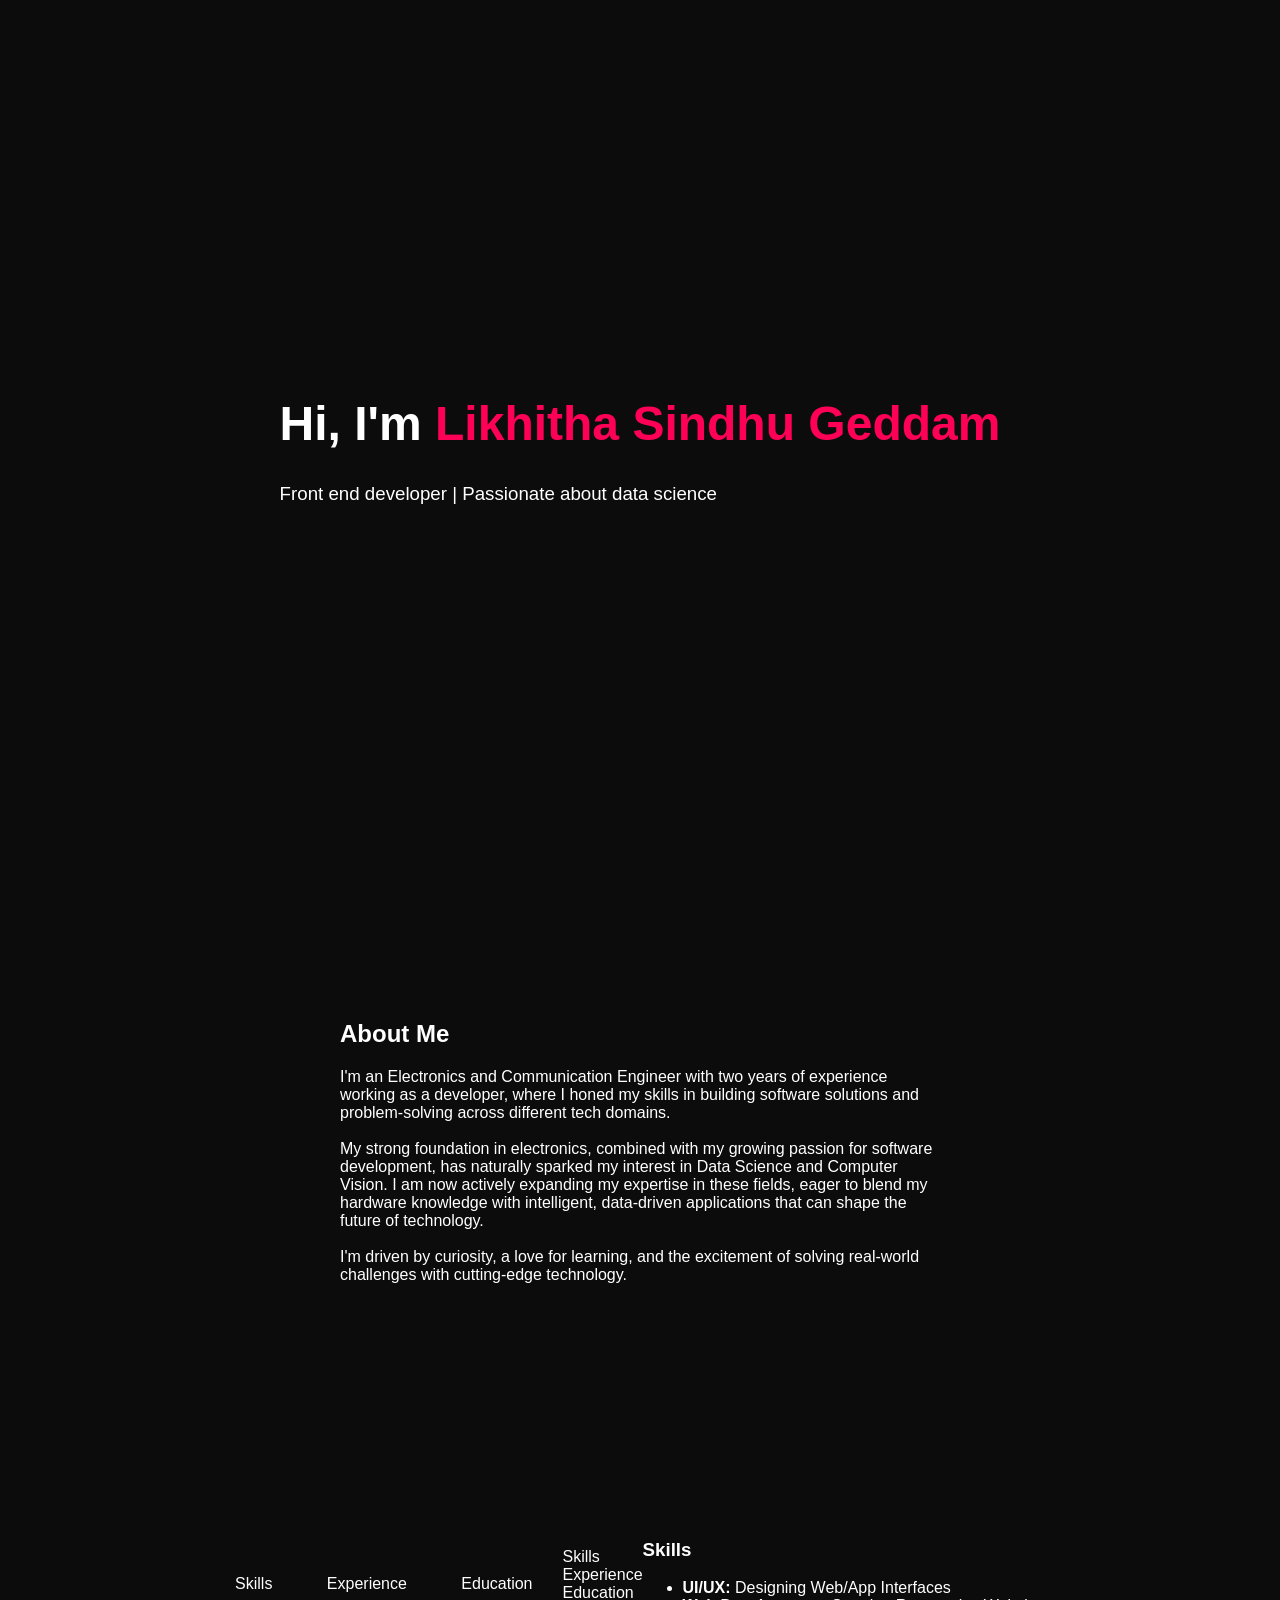
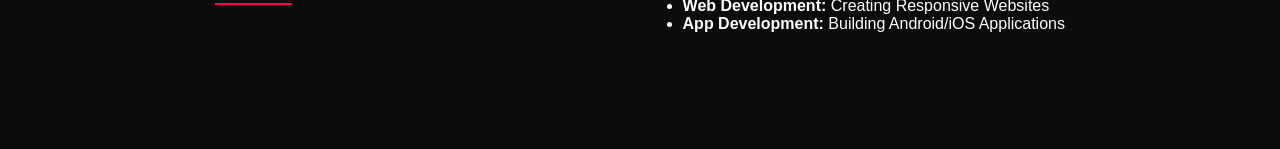
==== index.html @ 28824606 "Update index.html" ====
<!DOCTYPE html>
<html lang="en">
<head>
  <meta charset="UTF-8">
  <meta name="viewport" content="width=device-width, initial-scale=1.0">
  <title>Likhitha's Portfolio</title>
  <link rel="stylesheet" href="styles.css">
</head>
<body>

  <!-- Header Section (Name on Top) -->
  <header class="hero">
    <div class="hero-content">
      <h1>Hi, I'm <span>Likhitha Sindhu Geddam</span></h1>
      <h3>Front end developer |  Passionate about data science</h3>
    </div>
  </header>

  <!-- About Me Section -->
  <section class="about">
    <div class="about-content">
      <h2>About Me</h2>
      <p>
        I'm an Electronics and Communication Engineer with two years of experience working as a developer, where I honed my skills in building software solutions and problem-solving across different tech domains.
        <br><br>
        My strong foundation in electronics, combined with my growing passion for software development, has naturally sparked my interest in Data Science and Computer Vision. I am now actively expanding my expertise in these fields, eager to blend my hardware knowledge with intelligent, data-driven applications that can shape the future of technology.
        <br><br>
        I'm driven by curiosity, a love for learning, and the excitement of solving real-world challenges with cutting-edge technology.
      </p>
    </div>
  </section>

  <!-- Skills, Experience, Education Section -->
  <section class="details">
    <div class="tabs">
      <button class="tab-button active" onclick="openTab('skills')">Skills</button>
      <button class="tab-button" onclick="openTab('experience')">Experience</button>
      <button class="tab-button" onclick="openTab('education')">Education</button>
    </div>

    <!-- Tab Content -->
    <div class="tab-bar">
    <div class="tab active" onclick="openTab('skills')">Skills</div>
    <div class="tab" onclick="openTab('experience')">Experience</div>
    <div class="tab" onclick="openTab('education')">Education</div>
  </div>

  <!-- Tab Content -->
  <div id="skills" class="tab-content active">
    <h3>Skills</h3>
    <ul>
      <li><strong>UI/UX:</strong> Designing Web/App Interfaces</li>
      <li><strong>Web Development:</strong> Creating Responsive Websites</li>
      <li><strong>App Development:</strong> Building Android/iOS Applications</li>
    </ul>
  </div>
  
  <div id="experience" class="tab-content">
    <h3>Experience</h3>
    <p>Two years as a Developer: Worked on software solutions, problem-solving, and cross-domain tech projects.</p>
  </div>
  
  <div id="education" class="tab-content">
    <h3>Education</h3>
    <p>B. Tech Electronics and Communication Engineering, PES University, Bangalore</p>
  </div>
    
  </section>

</body>


  <script src="script.js"></script>

</body>
</html>
---- styles.css ----
body {
    margin: 0;
    font-family: 'Poppins', sans-serif;
    background-color: #0c0c0c;
    color: white;
}

section {
    display: flex;
    align-items: center;
    justify-content: center;
    padding: 100px 20px;
}

.hero {
    height: 100vh;
    background: #0c0c0c;
    display: flex;
    flex-direction: row;
    justify-content: space-around;
    align-items: center;
    text-align: left;
}

.hero-content h3 {
    font-weight: 400;
}

.hero-content h1 {
    font-size: 48px;
    margin-top: 20px;
}

.hero-content span {
    color: #ff0057;
}

.hero-image img {
    width: 350px;
    border-radius: 50%;
    object-fit: cover;
}

.about {
    flex-direction: row;
    gap: 40px;
}

.about-image img {
    width: 300px;
    border-radius: 10px;
}

.about-content {
    max-width: 600px;
}

.tabs {
    margin-top: 20px;
}

.tab-button {
    background: none;
    border: none;
    color: white;
    padding: 10px 20px;
    margin-right: 10px;
    cursor: pointer;
    font-size: 16px;
    border-bottom: 2px solid transparent;
}

.tab-button.active {
    border-color: #ff0057;
}

.tab-content {
    display: none;
    margin-top: 20px;
}

.tab-content.active {
    display: block;
}

@media (max-width: 768px) {
    .hero, .about {
        flex-direction: column;
        text-align: center;
    }
}
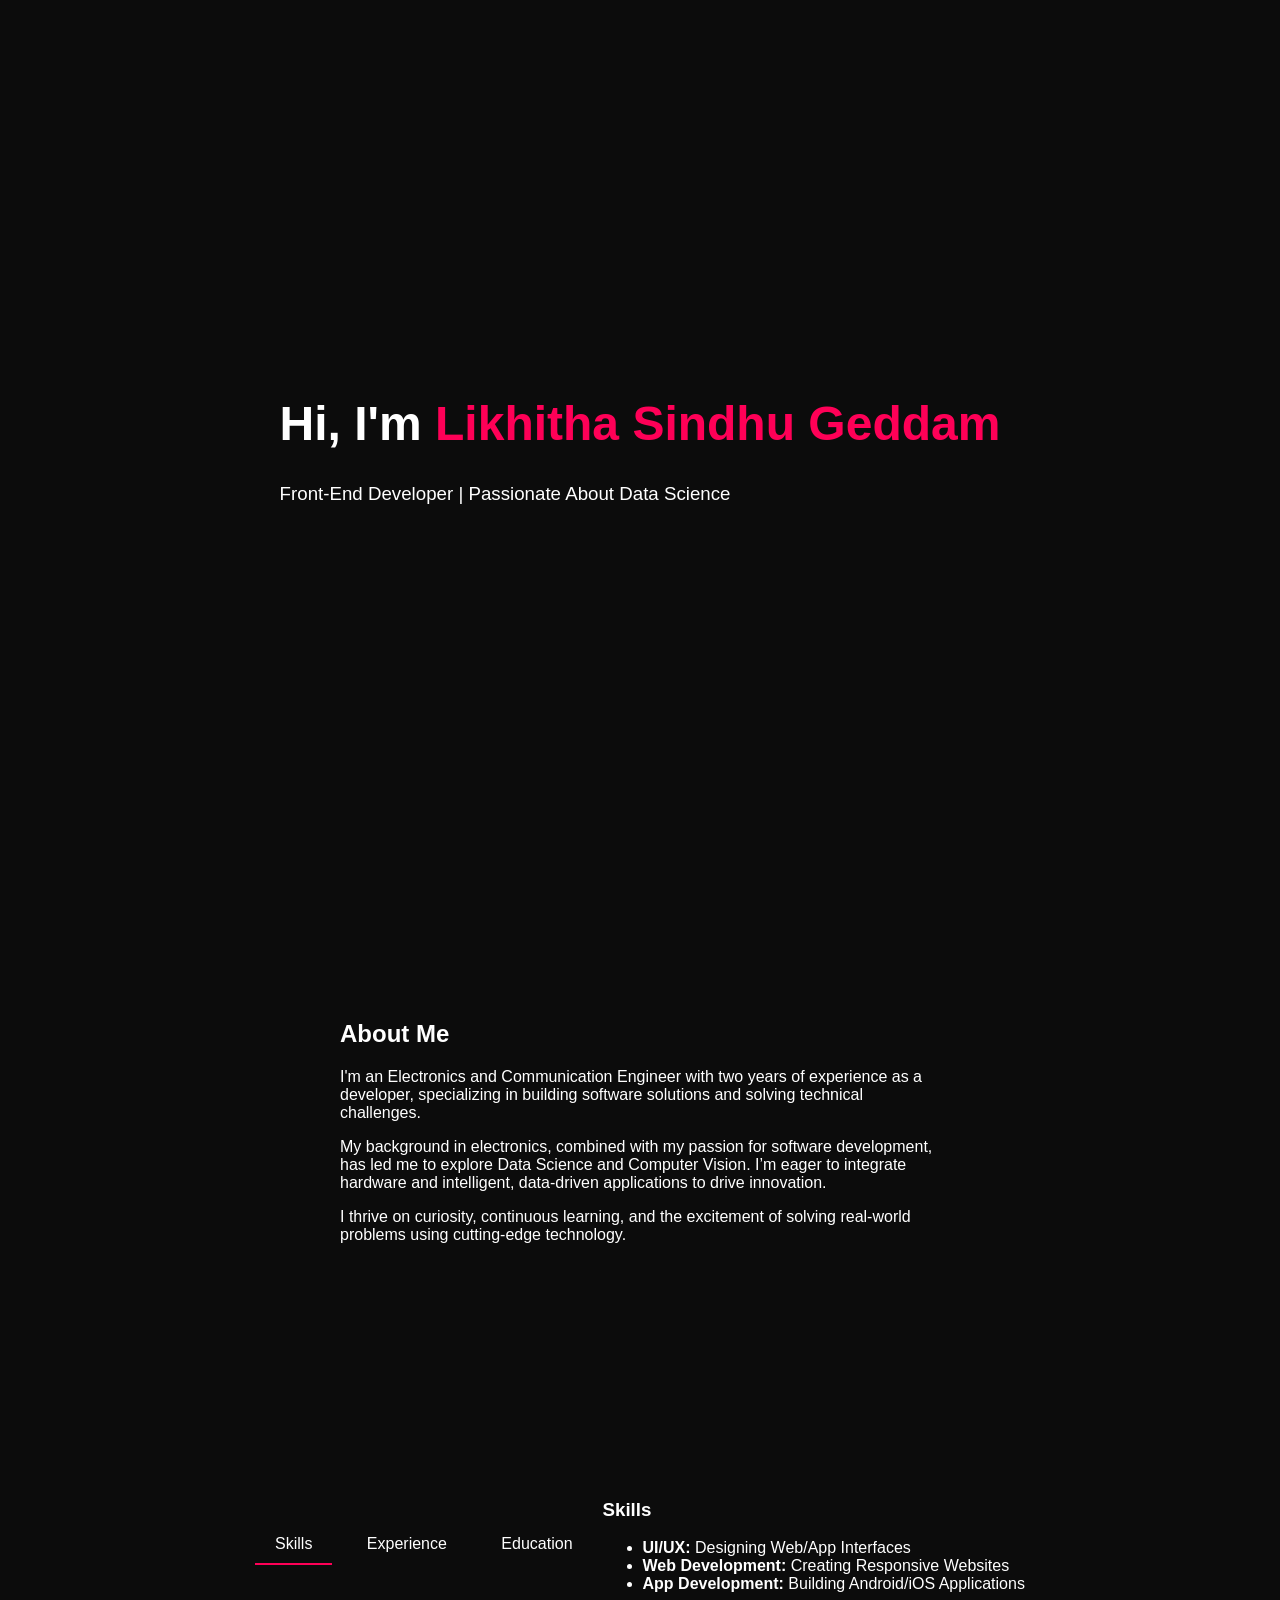
==== commit e9bfdc1b: "Update index.html" ====
--- a/index.html
+++ b/index.html
@@ -8,11 +8,11 @@
 </head>
 <body>
 
-  <!-- Header Section (Name on Top) -->
+  <!-- Header Section -->
   <header class="hero">
     <div class="hero-content">
       <h1>Hi, I'm <span>Likhitha Sindhu Geddam</span></h1>
-      <h3>Front end developer |  Passionate about data science</h3>
+      <h3>Front-End Developer | Passionate About Data Science</h3>
     </div>
   </header>
 
@@ -21,54 +21,46 @@
     <div class="about-content">
       <h2>About Me</h2>
       <p>
-        I'm an Electronics and Communication Engineer with two years of experience working as a developer, where I honed my skills in building software solutions and problem-solving across different tech domains.
-        <br><br>
-        My strong foundation in electronics, combined with my growing passion for software development, has naturally sparked my interest in Data Science and Computer Vision. I am now actively expanding my expertise in these fields, eager to blend my hardware knowledge with intelligent, data-driven applications that can shape the future of technology.
-        <br><br>
-        I'm driven by curiosity, a love for learning, and the excitement of solving real-world challenges with cutting-edge technology.
+        I'm an Electronics and Communication Engineer with two years of experience as a developer, specializing in building software solutions and solving technical challenges.
+      </p>
+      <p>
+        My background in electronics, combined with my passion for software development, has led me to explore Data Science and Computer Vision. I’m eager to integrate hardware and intelligent, data-driven applications to drive innovation.
+      </p>
+      <p>
+        I thrive on curiosity, continuous learning, and the excitement of solving real-world problems using cutting-edge technology.
       </p>
     </div>
   </section>
 
   <!-- Skills, Experience, Education Section -->
   <section class="details">
-    <div class="tabs">
+    <nav class="tabs">
       <button class="tab-button active" onclick="openTab('skills')">Skills</button>
       <button class="tab-button" onclick="openTab('experience')">Experience</button>
       <button class="tab-button" onclick="openTab('education')">Education</button>
-    </div>
+    </nav>
 
     <!-- Tab Content -->
-    <div class="tab-bar">
-    <div class="tab active" onclick="openTab('skills')">Skills</div>
-    <div class="tab" onclick="openTab('experience')">Experience</div>
-    <div class="tab" onclick="openTab('education')">Education</div>
-  </div>
-
-  <!-- Tab Content -->
-  <div id="skills" class="tab-content active">
-    <h3>Skills</h3>
-    <ul>
-      <li><strong>UI/UX:</strong> Designing Web/App Interfaces</li>
-      <li><strong>Web Development:</strong> Creating Responsive Websites</li>
-      <li><strong>App Development:</strong> Building Android/iOS Applications</li>
-    </ul>
-  </div>
-  
-  <div id="experience" class="tab-content">
-    <h3>Experience</h3>
-    <p>Two years as a Developer: Worked on software solutions, problem-solving, and cross-domain tech projects.</p>
-  </div>
-  
-  <div id="education" class="tab-content">
-    <h3>Education</h3>
-    <p>B. Tech Electronics and Communication Engineering, PES University, Bangalore</p>
-  </div>
+    <div id="skills" class="tab-content active">
+      <h3>Skills</h3>
+      <ul>
+        <li><strong>UI/UX:</strong> Designing Web/App Interfaces</li>
+        <li><strong>Web Development:</strong> Creating Responsive Websites</li>
+        <li><strong>App Development:</strong> Building Android/iOS Applications</li>
+      </ul>
+    </div>
     
+    <div id="experience" class="tab-content">
+      <h3>Experience</h3>
+      <p>2+ years as a Developer, working on software solutions, problem-solving, and cross-domain tech projects.</p>
+    </div>
+    
+    <div id="education" class="tab-content">
+      <h3>Education</h3>
+      <p><strong>B.Tech in Electronics and Communication Engineering</strong></p>
+      <p>PES University, Bangalore</p>
+    </div>
   </section>
-
-</body>
-
 
   <script src="script.js"></script>
 
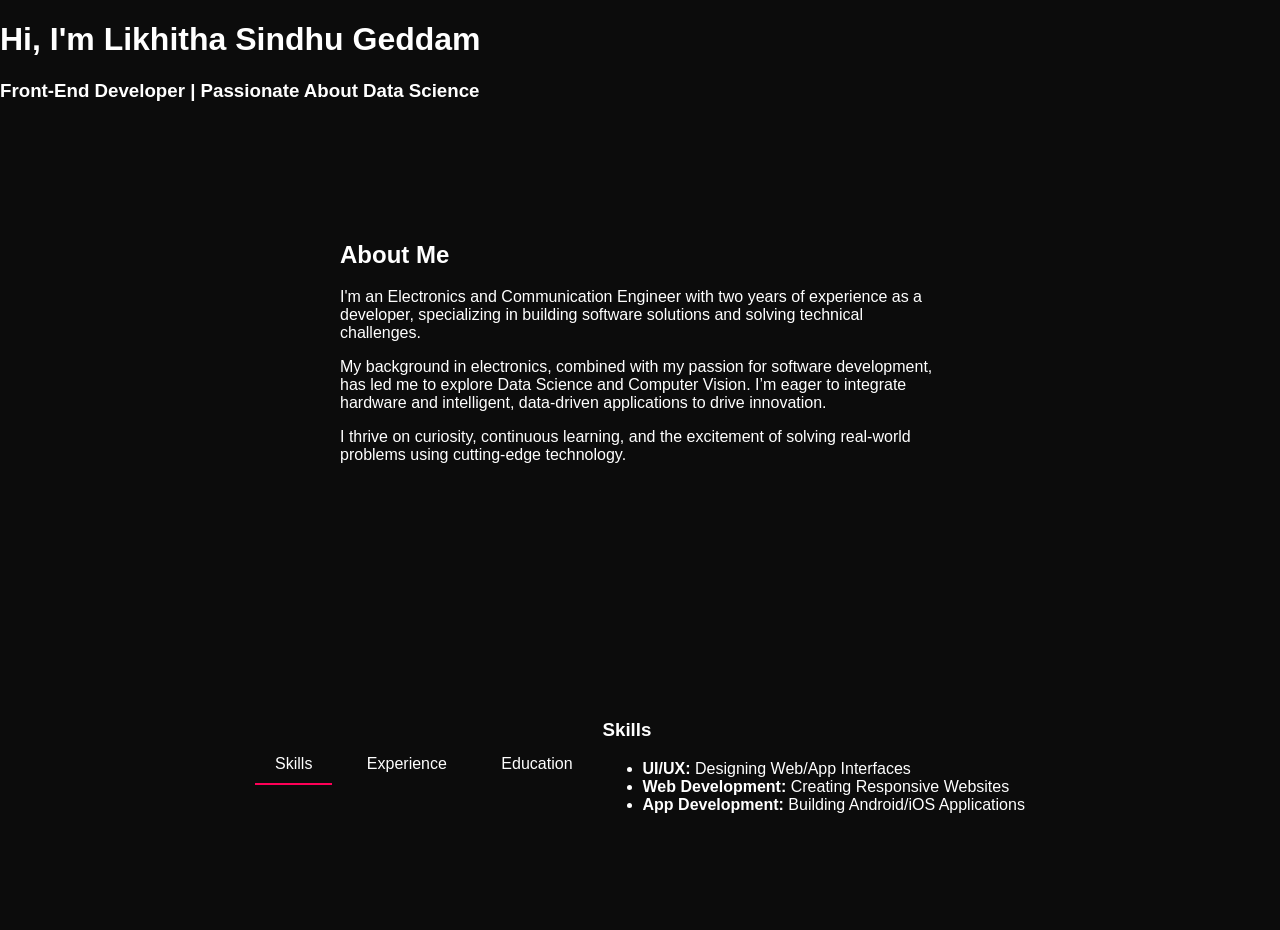
==== commit b9f0fa49: "Update index.html" ====
--- a/index.html
+++ b/index.html
@@ -9,8 +9,8 @@
 <body>
 
   <!-- Header Section -->
-  <header class="hero">
-    <div class="hero-content">
+  <header>
+    <div>
       <h1>Hi, I'm <span>Likhitha Sindhu Geddam</span></h1>
       <h3>Front-End Developer | Passionate About Data Science</h3>
     </div>
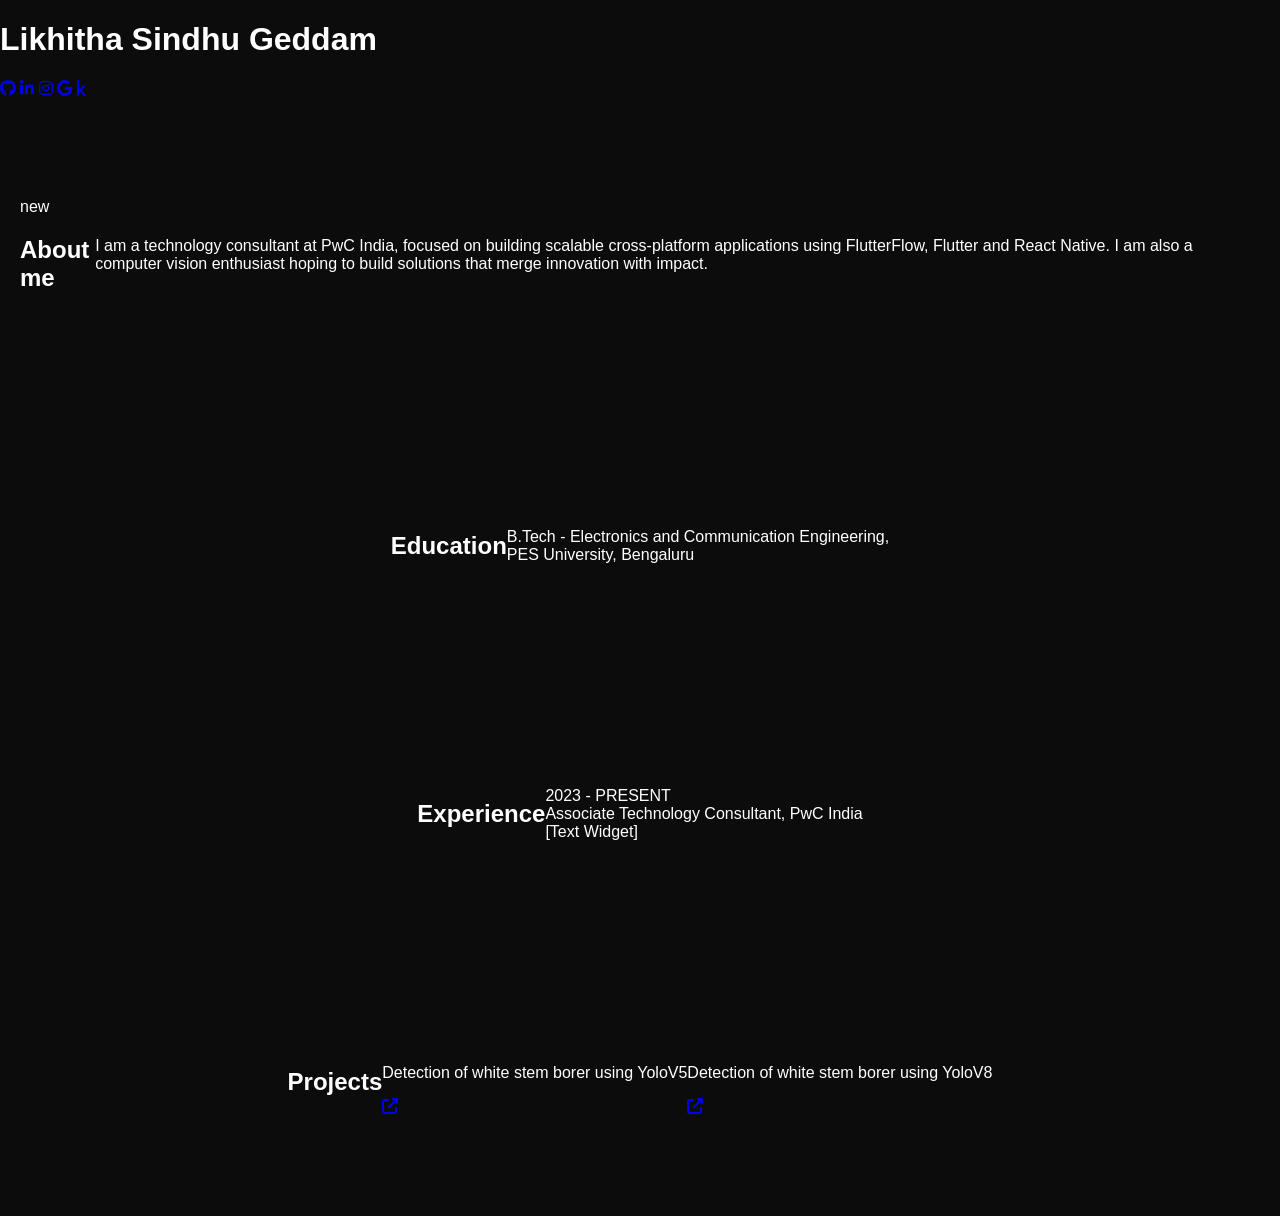
==== commit 21117f4a: "Update index.html" ====
--- a/index.html
+++ b/index.html
@@ -1,68 +1,64 @@
 <!DOCTYPE html>
 <html lang="en">
 <head>
-  <meta charset="UTF-8">
-  <meta name="viewport" content="width=device-width, initial-scale=1.0">
-  <title>Likhitha's Portfolio</title>
-  <link rel="stylesheet" href="styles.css">
+    <meta charset="UTF-8">
+    <meta name="viewport" content="width=device-width, initial-scale=1.0">
+    <title>Likhitha Sindhu Geddam - Portfolio</title>
+    <link rel="stylesheet" href="styles.css">
+    <!-- Font Awesome for icons -->
+    <link rel="stylesheet" href="https://cdnjs.cloudflare.com/ajax/libs/font-awesome/6.4.0/css/all.min.css">
 </head>
 <body>
+    <div class="container">
+        <header>
+            <h1>Likhitha Sindhu Geddam</h1>
+            <div class="social-links">
+                <a href="https://www.github.com/likhitha281" target="_blank" aria-label="GitHub"><i class="fab fa-github"></i></a>
+                <a href="https://in.linkedin.com/in/likhitha-sindhu-geddam-b92b8b226" target="_blank" aria-label="LinkedIn"><i class="fab fa-linkedin-in"></i></a>
+                <a href="https://www.instagram.com/likhithageddam" target="_blank" aria-label="Instagram"><i class="fab fa-instagram"></i></a>
+                <a href="#" aria-label="Google"><i class="fab fa-google"></i></a>
+                <a href="https://www.kaggle.com/likhithageddam" target="_blank" aria-label="Kaggle"><i class="fab fa-kaggle"></i></a>
+            </div>
+        </header>
 
-  <!-- Header Section -->
-  <header>
-    <div>
-      <h1>Hi, I'm <span>Likhitha Sindhu Geddam</span></h1>
-      <h3>Front-End Developer | Passionate About Data Science</h3>
+        <section id="about">
+            <div class="section-header">
+                <span class="badge">new</span>
+                <h2>About me</h2>
+            </div>
+            <div class="highlight-box">
+                <p>I am a technology consultant at PwC India, focused on building scalable cross-platform applications using FlutterFlow, Flutter and React Native. I am also a computer vision enthusiast hoping to build solutions that merge innovation with impact.</p>
+            </div>
+        </section>
+
+        <section id="education">
+            <h2>Education</h2>
+            <p>B.Tech - Electronics and Communication Engineering,<br>
+            PES University, Bengaluru</p>
+        </section>
+
+        <section id="experience">
+            <h2>Experience</h2>
+            <div class="experience-item">
+                <div class="year">2023 - PRESENT</div>
+                <div class="job-title">Associate Technology Consultant, PwC India</div>
+                <div class="text-widget">[Text Widget]</div>
+            </div>
+        </section>
+
+        <section id="projects">
+            <h2>Projects</h2>
+            <div class="project-item">
+                <p>Detection of white stem borer using YoloV5</p>
+                <a href="https://github.com/likhitha281/Detection-of-white-stem-borer-using-YOLOv5" target="_blank" class="external-link"><i class="fas fa-external-link-alt"></i></a>
+            </div>
+            <div class="project-item">
+                <p>Detection of white stem borer using YoloV8</p>
+                <a href="https://github.com/likhitha281/Detection-of-white-stem-borer-using-YoloV8" target="_blank" class="external-link"><i class="fas fa-external-link-alt"></i></a>
+            </div>
+        </section>
     </div>
-  </header>
 
-  <!-- About Me Section -->
-  <section class="about">
-    <div class="about-content">
-      <h2>About Me</h2>
-      <p>
-        I'm an Electronics and Communication Engineer with two years of experience as a developer, specializing in building software solutions and solving technical challenges.
-      </p>
-      <p>
-        My background in electronics, combined with my passion for software development, has led me to explore Data Science and Computer Vision. I’m eager to integrate hardware and intelligent, data-driven applications to drive innovation.
-      </p>
-      <p>
-        I thrive on curiosity, continuous learning, and the excitement of solving real-world problems using cutting-edge technology.
-      </p>
-    </div>
-  </section>
-
-  <!-- Skills, Experience, Education Section -->
-  <section class="details">
-    <nav class="tabs">
-      <button class="tab-button active" onclick="openTab('skills')">Skills</button>
-      <button class="tab-button" onclick="openTab('experience')">Experience</button>
-      <button class="tab-button" onclick="openTab('education')">Education</button>
-    </nav>
-
-    <!-- Tab Content -->
-    <div id="skills" class="tab-content active">
-      <h3>Skills</h3>
-      <ul>
-        <li><strong>UI/UX:</strong> Designing Web/App Interfaces</li>
-        <li><strong>Web Development:</strong> Creating Responsive Websites</li>
-        <li><strong>App Development:</strong> Building Android/iOS Applications</li>
-      </ul>
-    </div>
-    
-    <div id="experience" class="tab-content">
-      <h3>Experience</h3>
-      <p>2+ years as a Developer, working on software solutions, problem-solving, and cross-domain tech projects.</p>
-    </div>
-    
-    <div id="education" class="tab-content">
-      <h3>Education</h3>
-      <p><strong>B.Tech in Electronics and Communication Engineering</strong></p>
-      <p>PES University, Bangalore</p>
-    </div>
-  </section>
-
-  <script src="script.js"></script>
-
+    <script src="script.js"></script>
 </body>
 </html>
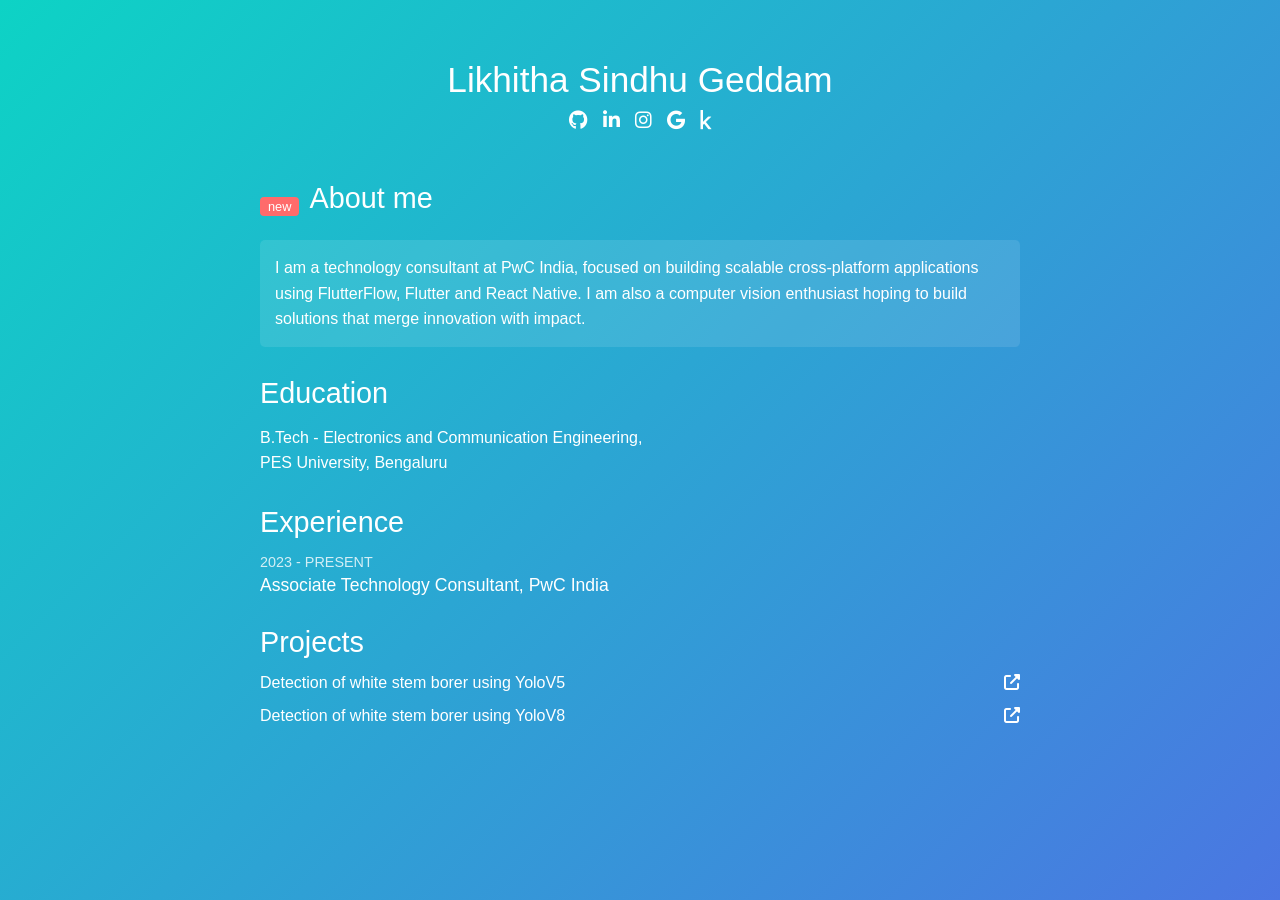
==== commit a80f35c7: "Update index.html" ====
--- a/index.html
+++ b/index.html
@@ -42,7 +42,7 @@
             <div class="experience-item">
                 <div class="year">2023 - PRESENT</div>
                 <div class="job-title">Associate Technology Consultant, PwC India</div>
-                <div class="text-widget">[Text Widget]</div>
+                <div class="text-widget"> </div>
             </div>
         </section>
 
--- a/styles.css
+++ b/styles.css
@@ -1,91 +1,141 @@
-body {
+/* Global styles */
+* {
     margin: 0;
-    font-family: 'Poppins', sans-serif;
-    background-color: #0c0c0c;
-    color: white;
+    padding: 0;
+    box-sizing: border-box;
 }
 
+body {
+    font-family: 'Segoe UI', Tahoma, Geneva, Verdana, sans-serif;
+    background: linear-gradient(135deg, #0DD3C5 0%, #4B76E2 100%);
+    color: white;
+    min-height: 100vh;
+    padding: 20px;
+}
+
+.container {
+    max-width: 800px;
+    margin: 0 auto;
+    padding: 20px;
+}
+
+/* Header styling */
+header {
+    padding: 20px 0;
+    text-align: center;
+}
+
+h1 {
+    font-size: 2.2rem;
+    font-weight: 500;
+    margin-bottom: 10px;
+}
+
+.social-links {
+    display: flex;
+    justify-content: center;
+    gap: 15px;
+    margin-top: 10px;
+}
+
+.social-links a {
+    color: white;
+    font-size: 1.2rem;
+}
+
+/* Section styling */
 section {
+    margin: 30px 0;
+}
+
+h2 {
+    font-size: 1.8rem;
+    font-weight: 400;
+    margin-bottom: 15px;
+}
+
+/* About section */
+.section-header {
     display: flex;
     align-items: center;
-    justify-content: center;
-    padding: 100px 20px;
+    margin-bottom: 10px;
 }
 
-.hero {
-    height: 100vh;
-    background: #0c0c0c;
-    display: flex;
-    flex-direction: row;
-    justify-content: space-around;
-    align-items: center;
-    text-align: left;
+.badge {
+    background-color: #FF6B6B;
+    color: white;
+    font-size: 0.8rem;
+    padding: 2px 8px;
+    border-radius: 4px;
+    margin-right: 10px;
+    text-transform: lowercase;
 }
 
-.hero-content h3 {
-    font-weight: 400;
+.highlight-box {
+    background-color: rgba(255, 255, 255, 0.1);
+    border-radius: 5px;
+    padding: 15px;
 }
 
-.hero-content h1 {
-    font-size: 48px;
-    margin-top: 20px;
+.highlight-box p {
+    line-height: 1.6;
 }
 
-.hero-content span {
-    color: #ff0057;
+/* Education section */
+#education p {
+    line-height: 1.6;
 }
 
-.hero-image img {
-    width: 350px;
-    border-radius: 50%;
-    object-fit: cover;
+/* Experience section */
+.experience-item {
+    margin-bottom: 20px;
 }
 
-.about {
-    flex-direction: row;
-    gap: 40px;
+.year {
+    font-size: 0.9rem;
+    opacity: 0.8;
+    margin-bottom: 5px;
 }
 
-.about-image img {
-    width: 300px;
-    border-radius: 10px;
+.job-title {
+    font-size: 1.1rem;
+    margin-bottom: 10px;
 }
 
-.about-content {
-    max-width: 600px;
+.text-widget {
+    color: rgba(255, 255, 255, 0.7);
+    font-size: 0.9rem;
+    font-style: italic;
 }
 
-.tabs {
-    margin-top: 20px;
+/* Projects section */
+.project-item {
+    display: flex;
+    justify-content: space-between;
+    align-items: center;
+    margin-bottom: 15px;
 }
 
-.tab-button {
-    background: none;
-    border: none;
-    color: white;
-    padding: 10px 20px;
-    margin-right: 10px;
-    cursor: pointer;
-    font-size: 16px;
-    border-bottom: 2px solid transparent;
+.project-item p {
+    flex-grow: 1;
 }
 
-.tab-button.active {
-    border-color: #ff0057;
+.external-link {
+    color: white;
+    margin-left: 10px;
 }
 
-.tab-content {
-    display: none;
-    margin-top: 20px;
-}
-
-.tab-content.active {
-    display: block;
-}
-
-@media (max-width: 768px) {
-    .hero, .about {
-        flex-direction: column;
-        text-align: center;
+/* Responsive styles */
+@media (max-width: 600px) {
+    h1 {
+        font-size: 1.8rem;
+    }
+    
+    h2 {
+        font-size: 1.5rem;
+    }
+    
+    .container {
+        padding: 10px;
     }
 }
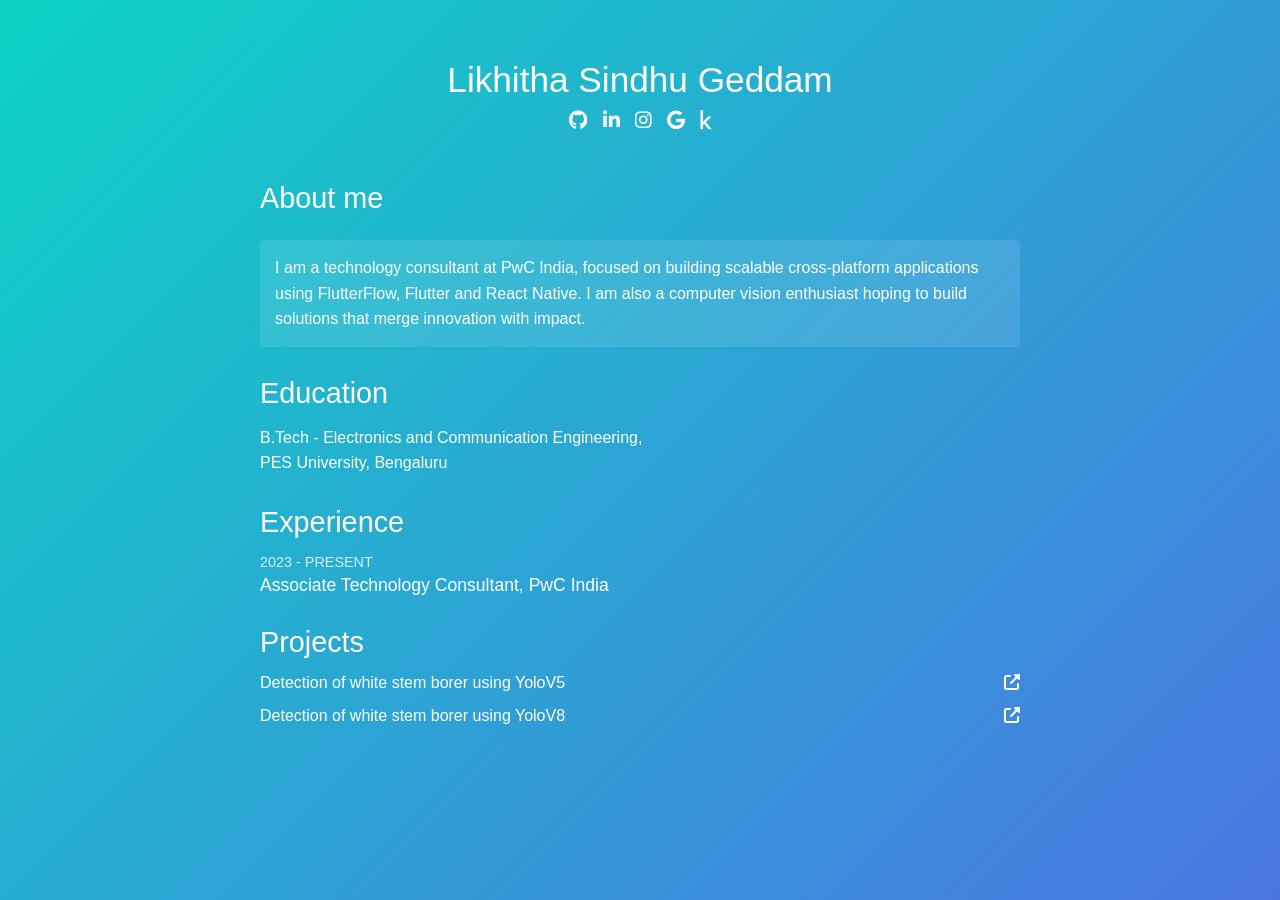
==== commit f9cc31b6: "Update index.html" ====
--- a/index.html
+++ b/index.html
@@ -23,7 +23,6 @@
 
         <section id="about">
             <div class="section-header">
-                <span class="badge">new</span>
                 <h2>About me</h2>
             </div>
             <div class="highlight-box">
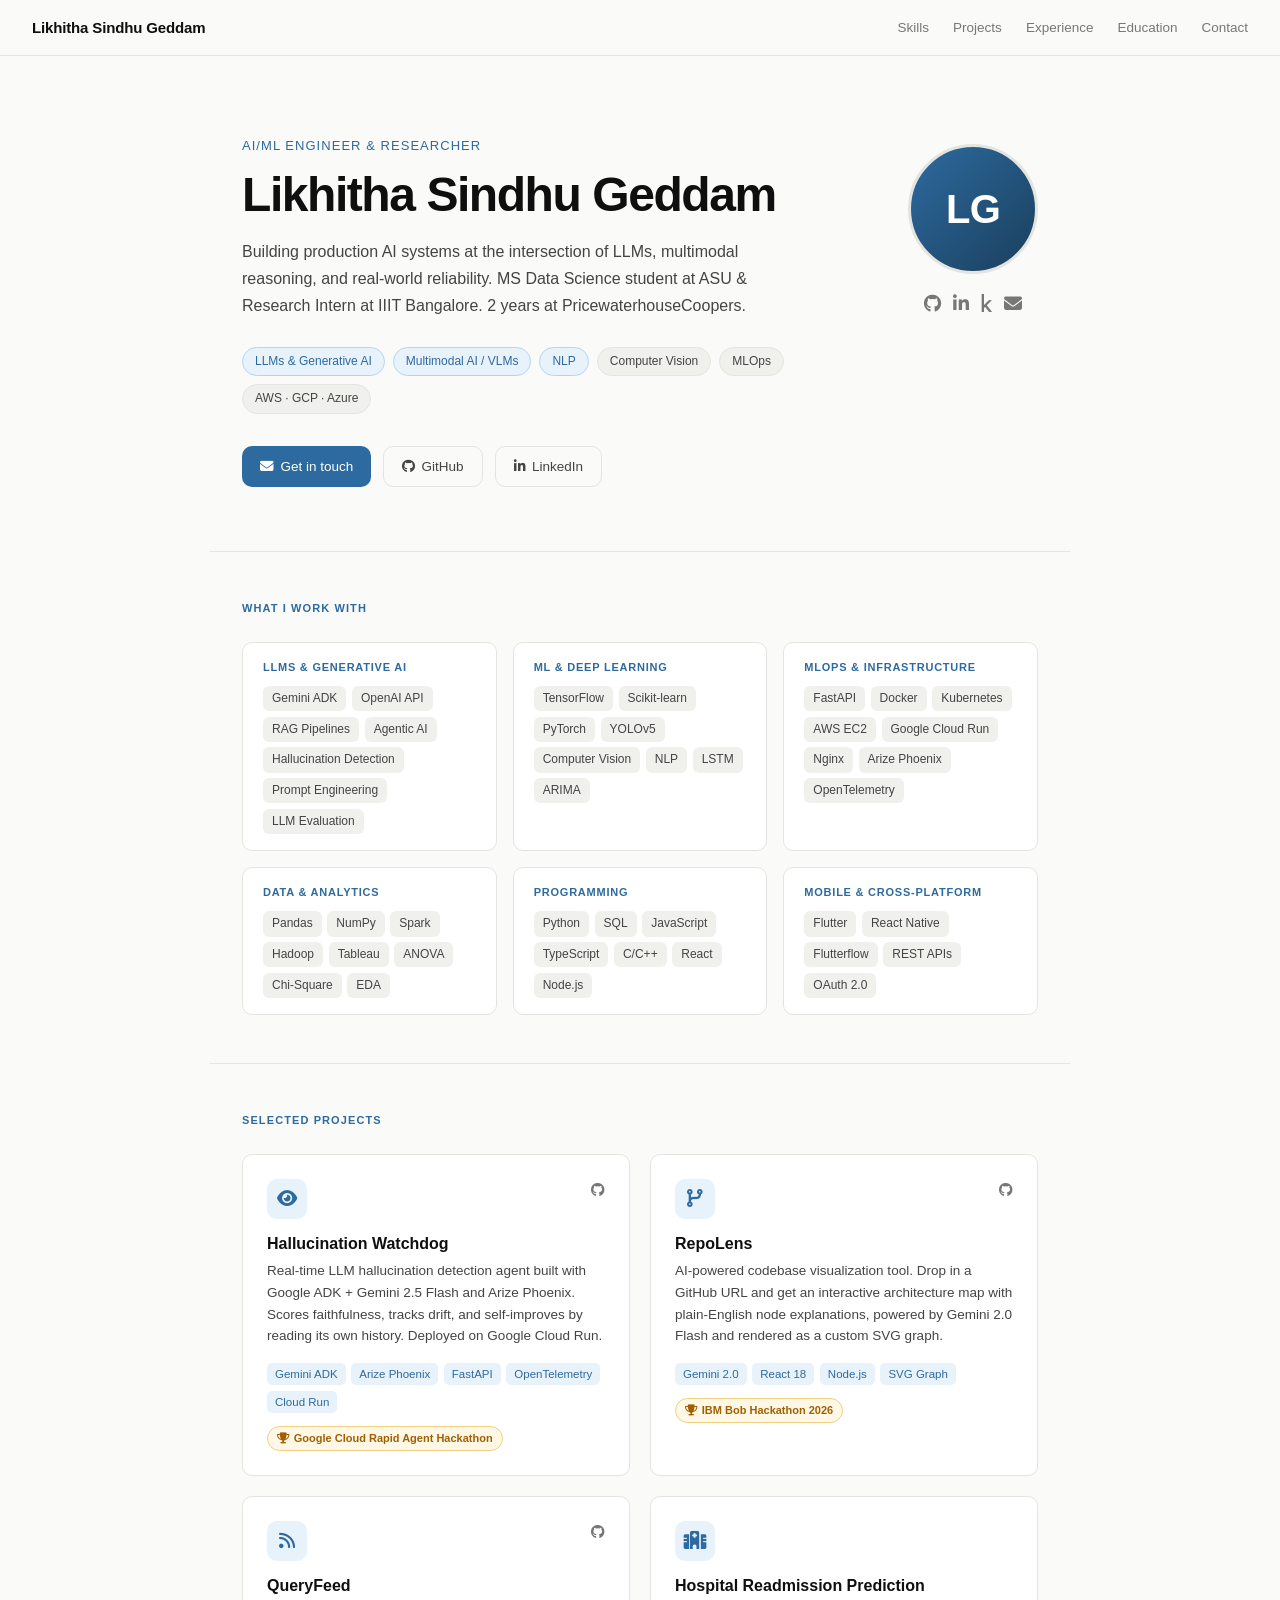
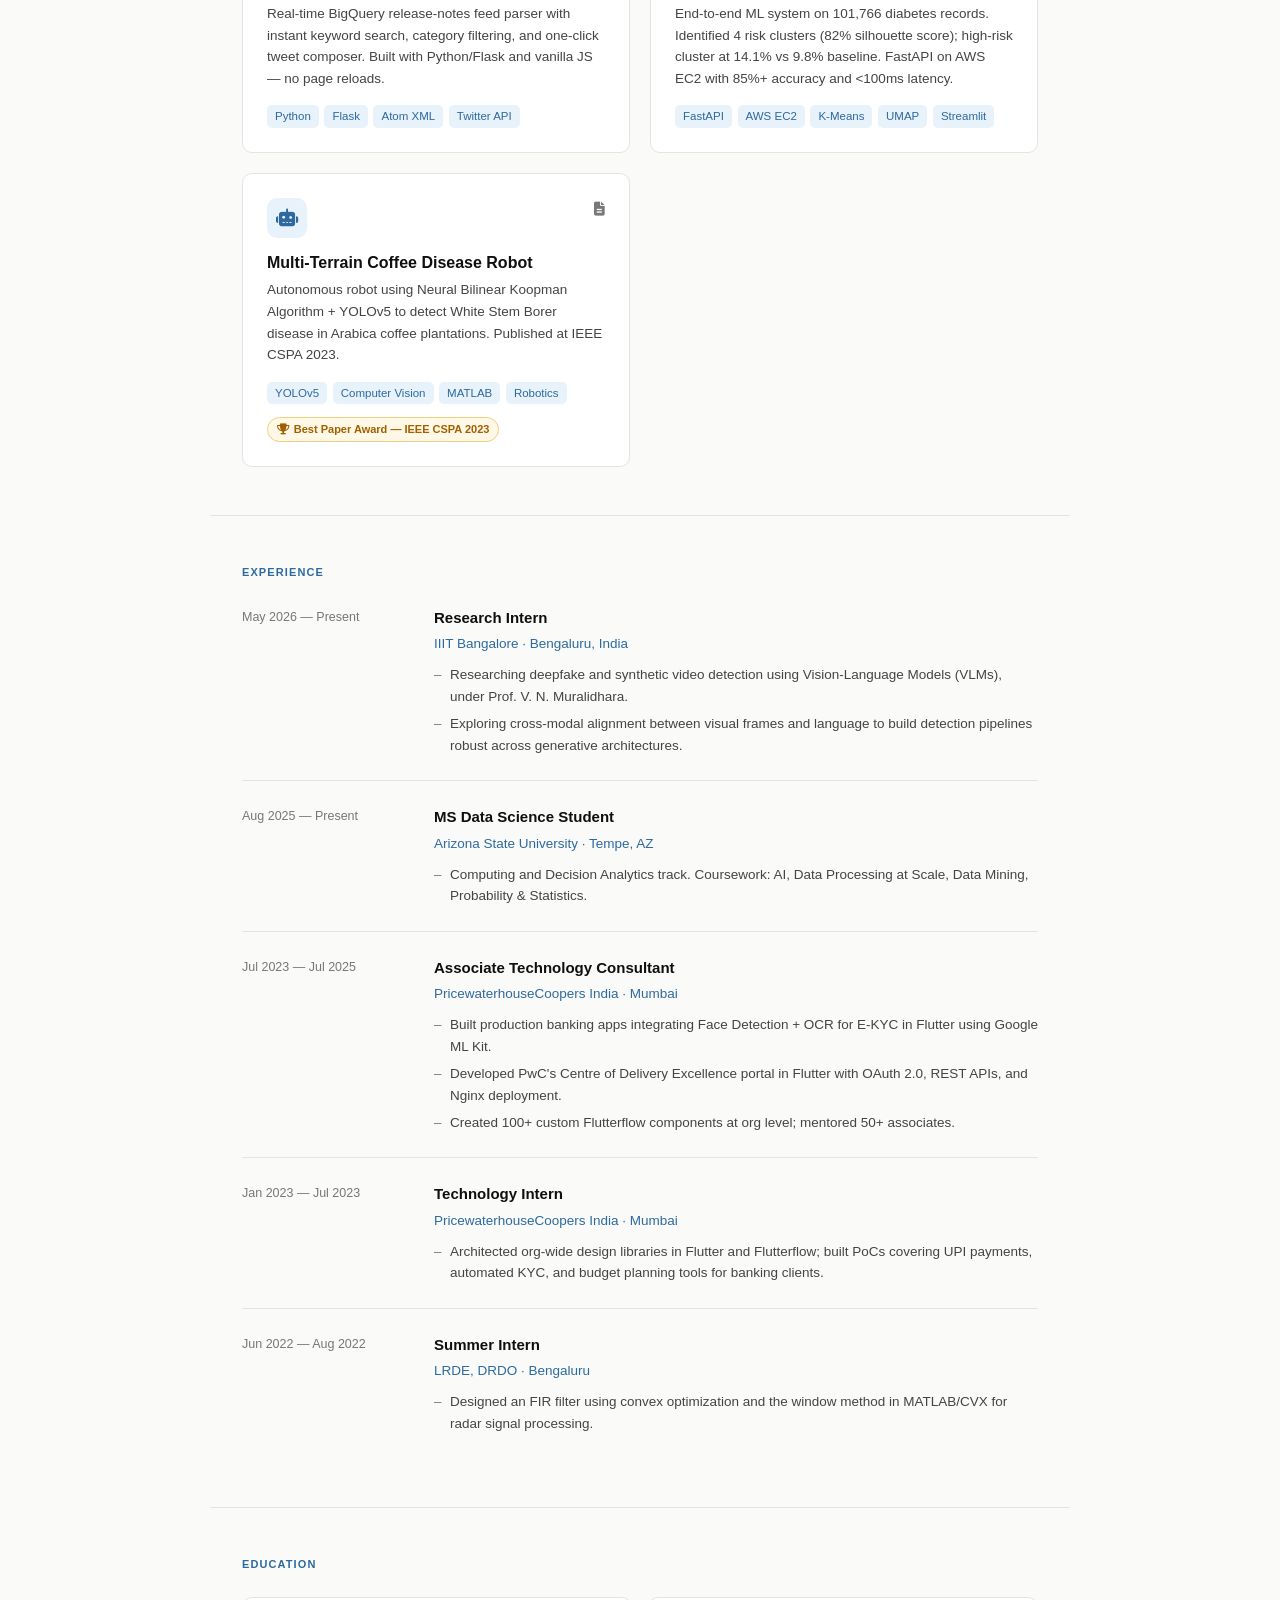
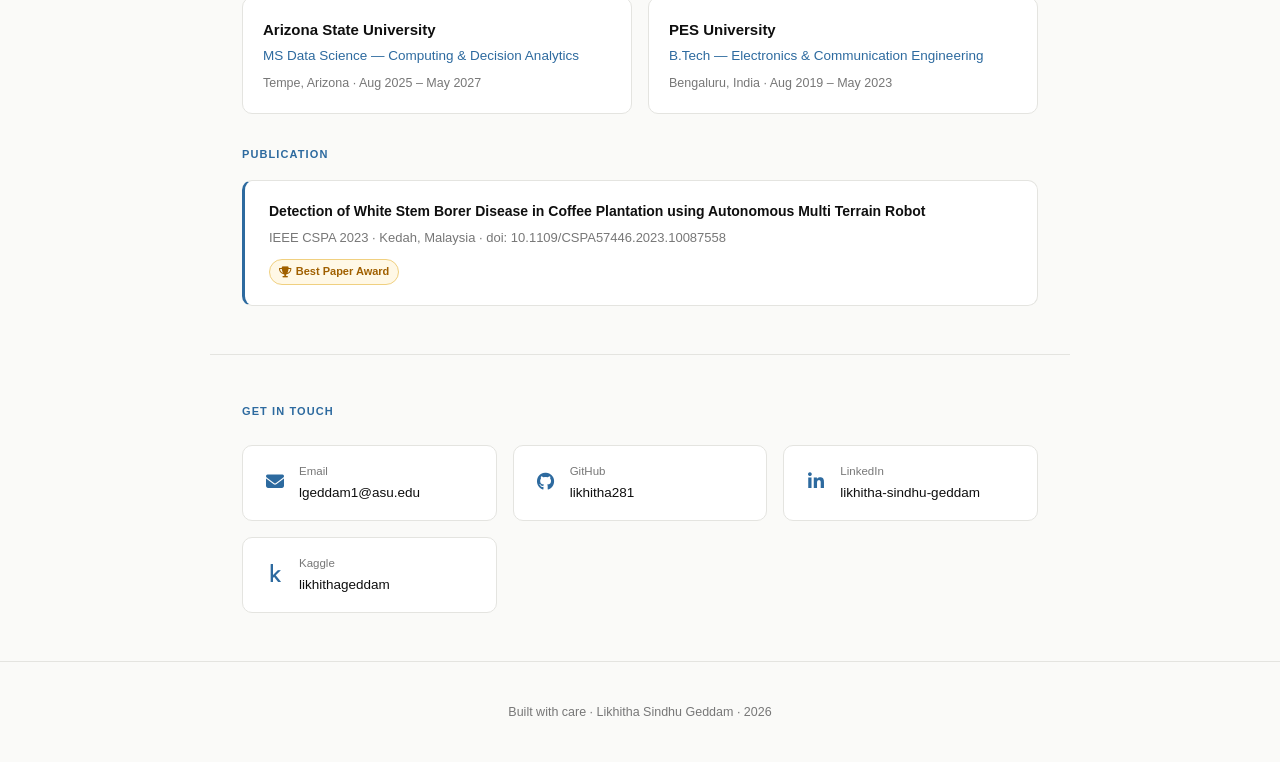
==== commit 08f3fe44: "Update index.html" ====
--- a/index.html
+++ b/index.html
@@ -1,63 +1,491 @@
 <!DOCTYPE html>
 <html lang="en">
 <head>
-    <meta charset="UTF-8">
-    <meta name="viewport" content="width=device-width, initial-scale=1.0">
-    <title>Likhitha Sindhu Geddam - Portfolio</title>
-    <link rel="stylesheet" href="styles.css">
-    <!-- Font Awesome for icons -->
-    <link rel="stylesheet" href="https://cdnjs.cloudflare.com/ajax/libs/font-awesome/6.4.0/css/all.min.css">
+<meta charset="UTF-8">
+<meta name="viewport" content="width=device-width, initial-scale=1.0">
+<title>Likhitha Sindhu Geddam — AI/ML Engineer</title>
+<link rel="stylesheet" href="https://cdnjs.cloudflare.com/ajax/libs/font-awesome/6.4.0/css/all.min.css">
+<style>
+  *, *::before, *::after { box-sizing: border-box; margin: 0; padding: 0; }
+
+  :root {
+    --ink: #0f0f0f;
+    --ink-2: #444;
+    --ink-3: #777;
+    --accent: #2d6a9f;
+    --accent-light: #e8f2fb;
+    --accent-mid: #b5d4f4;
+    --bg: #fafaf8;
+    --card: #ffffff;
+    --border: #e4e4e0;
+    --tag-bg: #f0f0ec;
+    --tag-text: #444;
+    --radius: 10px;
+  }
+
+  @media (prefers-color-scheme: dark) {
+    :root {
+      --ink: #f0efeb;
+      --ink-2: #b8b6ae;
+      --ink-3: #7a7872;
+      --accent: #5ea3d4;
+      --accent-light: #0f2336;
+      --accent-mid: #1a3f5c;
+      --bg: #111110;
+      --card: #1a1a18;
+      --border: #2a2a27;
+      --tag-bg: #222220;
+      --tag-text: #b8b6ae;
+    }
+  }
+
+  html { scroll-behavior: smooth; }
+
+  body {
+    font-family: -apple-system, BlinkMacSystemFont, 'Segoe UI', sans-serif;
+    background: var(--bg);
+    color: var(--ink);
+    line-height: 1.6;
+    font-size: 15px;
+  }
+
+  nav {
+    position: sticky; top: 0; z-index: 100;
+    background: var(--bg);
+    border-bottom: 1px solid var(--border);
+    padding: 0 2rem;
+    display: flex; align-items: center; justify-content: space-between;
+    height: 56px;
+  }
+  .nav-name { font-weight: 600; font-size: 15px; letter-spacing: -0.01em; color: var(--ink); text-decoration: none; }
+  .nav-links { display: flex; gap: 1.5rem; }
+  .nav-links a { color: var(--ink-3); text-decoration: none; font-size: 13.5px; transition: color .15s; }
+  .nav-links a:hover { color: var(--accent); }
+
+  .hero {
+    max-width: 860px; margin: 0 auto;
+    padding: 5rem 2rem 4rem;
+    display: grid; grid-template-columns: 1fr auto; gap: 3rem; align-items: start;
+  }
+  .hero-eyebrow {
+    font-size: 13px; font-weight: 500; letter-spacing: .08em; text-transform: uppercase;
+    color: var(--accent); margin-bottom: .75rem;
+  }
+  .hero h1 {
+    font-size: clamp(2rem, 5vw, 3rem);
+    font-weight: 700; line-height: 1.1; letter-spacing: -.03em;
+    color: var(--ink); margin-bottom: 1rem;
+  }
+  .hero-sub {
+    font-size: 16px; color: var(--ink-2); max-width: 520px; line-height: 1.7;
+    margin-bottom: 1.75rem;
+  }
+  .hero-badges { display: flex; flex-wrap: wrap; gap: .5rem; margin-bottom: 2rem; }
+  .badge {
+    font-size: 12px; font-weight: 500; padding: 4px 12px;
+    border-radius: 999px; border: 1px solid var(--border);
+    background: var(--tag-bg); color: var(--tag-text);
+  }
+  .badge.accent { background: var(--accent-light); color: var(--accent); border-color: var(--accent-mid); }
+  .hero-actions { display: flex; gap: .75rem; flex-wrap: wrap; }
+  .btn {
+    display: inline-flex; align-items: center; gap: .4rem;
+    padding: 9px 18px; border-radius: var(--radius);
+    font-size: 13.5px; font-weight: 500; text-decoration: none; transition: all .15s; cursor: pointer; border: none;
+  }
+  .btn-primary { background: var(--accent); color: #fff; }
+  .btn-primary:hover { opacity: .88; }
+  .btn-ghost { background: transparent; border: 1px solid var(--border); color: var(--ink-2); }
+  .btn-ghost:hover { border-color: var(--accent); color: var(--accent); }
+
+  .avatar-block { padding-top: .5rem; }
+  .avatar {
+    width: 130px; height: 130px; border-radius: 50%;
+    background: linear-gradient(135deg, #2d6a9f 0%, #1a3f5c 100%);
+    display: flex; align-items: center; justify-content: center;
+    font-size: 2.5rem; font-weight: 700; color: #fff; letter-spacing: -.02em;
+    border: 3px solid var(--border);
+  }
+  .social-row { display: flex; gap: .75rem; margin-top: 1rem; justify-content: center; }
+  .social-row a { color: var(--ink-3); font-size: 18px; transition: color .15s; }
+  .social-row a:hover { color: var(--accent); }
+
+  section { max-width: 860px; margin: 0 auto; padding: 3rem 2rem; border-top: 1px solid var(--border); }
+  .section-label {
+    font-size: 11px; font-weight: 600; letter-spacing: .1em; text-transform: uppercase;
+    color: var(--accent); margin-bottom: 1.5rem;
+  }
+
+  .skills-grid { display: grid; grid-template-columns: repeat(auto-fit, minmax(240px, 1fr)); gap: 1rem; }
+  .skill-card { background: var(--card); border: 1px solid var(--border); border-radius: var(--radius); padding: 1rem 1.25rem; }
+  .skill-card-label { font-size: 11px; font-weight: 600; text-transform: uppercase; letter-spacing: .07em; color: var(--accent); margin-bottom: .6rem; }
+  .skill-tags { display: flex; flex-wrap: wrap; gap: .35rem; }
+  .skill-tag { font-size: 12px; padding: 3px 9px; border-radius: 6px; background: var(--tag-bg); color: var(--tag-text); }
+
+  .projects-grid { display: grid; grid-template-columns: repeat(auto-fit, minmax(340px, 1fr)); gap: 1.25rem; }
+  .project-card {
+    background: var(--card); border: 1px solid var(--border); border-radius: var(--radius); padding: 1.5rem;
+    display: flex; flex-direction: column; gap: .75rem; transition: border-color .15s;
+  }
+  .project-card:hover { border-color: var(--accent); }
+  .project-top { display: flex; align-items: flex-start; justify-content: space-between; gap: 1rem; }
+  .project-icon {
+    width: 40px; height: 40px; border-radius: 10px;
+    background: var(--accent-light); color: var(--accent);
+    display: flex; align-items: center; justify-content: center; font-size: 18px; flex-shrink: 0;
+  }
+  .project-links { display: flex; gap: .5rem; }
+  .project-links a { color: var(--ink-3); font-size: 14px; transition: color .15s; }
+  .project-links a:hover { color: var(--accent); }
+  .project-name { font-size: 1rem; font-weight: 600; color: var(--ink); margin-bottom: .25rem; }
+  .project-desc { font-size: 13.5px; color: var(--ink-2); line-height: 1.6; }
+  .project-stack { display: flex; flex-wrap: wrap; gap: .35rem; margin-top: .25rem; }
+  .project-tag { font-size: 11.5px; padding: 2px 8px; border-radius: 5px; background: var(--accent-light); color: var(--accent); font-weight: 500; }
+  .highlight-badge {
+    display: inline-flex; align-items: center; gap: .3rem;
+    font-size: 11px; font-weight: 600; padding: 3px 9px;
+    border-radius: 999px; background: #fff8e6; color: #a06000; border: 1px solid #f0d080;
+  }
+
+  .exp-list { display: flex; flex-direction: column; gap: 0; }
+  .exp-item {
+    display: grid; grid-template-columns: 160px 1fr;
+    gap: 0 2rem; padding: 1.5rem 0; border-bottom: 1px solid var(--border);
+  }
+  .exp-item:first-child { padding-top: 0; }
+  .exp-item:last-child { border-bottom: none; }
+  .exp-date { font-size: 12.5px; color: var(--ink-3); padding-top: 2px; line-height: 1.5; }
+  .exp-role { font-size: 15px; font-weight: 600; color: var(--ink); margin-bottom: .2rem; }
+  .exp-company { font-size: 13.5px; color: var(--accent); margin-bottom: .6rem; font-weight: 500; }
+  .exp-bullets { list-style: none; display: flex; flex-direction: column; gap: .35rem; }
+  .exp-bullets li { font-size: 13.5px; color: var(--ink-2); line-height: 1.6; padding-left: 1rem; position: relative; }
+  .exp-bullets li::before { content: '–'; position: absolute; left: 0; color: var(--ink-3); }
+
+  .edu-grid { display: grid; grid-template-columns: repeat(auto-fit, minmax(300px, 1fr)); gap: 1rem; }
+  .edu-card { background: var(--card); border: 1px solid var(--border); border-radius: var(--radius); padding: 1.25rem; }
+  .edu-school { font-size: 15px; font-weight: 600; color: var(--ink); margin-bottom: .2rem; }
+  .edu-degree { font-size: 13.5px; color: var(--accent); font-weight: 500; margin-bottom: .4rem; }
+  .edu-meta { font-size: 12.5px; color: var(--ink-3); }
+
+  .pub-card {
+    background: var(--card); border: 1px solid var(--border);
+    border-left: 3px solid var(--accent); border-radius: var(--radius); padding: 1.25rem 1.5rem;
+  }
+  .pub-title { font-size: 14px; font-weight: 600; color: var(--ink); margin-bottom: .4rem; line-height: 1.5; }
+  .pub-venue { font-size: 13px; color: var(--ink-3); margin-bottom: .6rem; }
+
+  .contact-grid { display: grid; grid-template-columns: repeat(auto-fit, minmax(200px, 1fr)); gap: 1rem; }
+  .contact-card {
+    background: var(--card); border: 1px solid var(--border); border-radius: var(--radius); padding: 1rem 1.25rem;
+    display: flex; align-items: center; gap: .75rem; text-decoration: none; transition: border-color .15s;
+  }
+  .contact-card:hover { border-color: var(--accent); }
+  .contact-icon { font-size: 18px; color: var(--accent); width: 24px; text-align: center; }
+  .contact-label { font-size: 11.5px; color: var(--ink-3); margin-bottom: 2px; }
+  .contact-val { font-size: 13.5px; font-weight: 500; color: var(--ink); }
+
+  footer { text-align: center; padding: 2.5rem 2rem; font-size: 12.5px; color: var(--ink-3); border-top: 1px solid var(--border); }
+
+  @media (max-width: 600px) {
+    .hero { grid-template-columns: 1fr; gap: 2rem; padding: 3rem 1.25rem 2.5rem; }
+    .avatar-block { display: flex; flex-direction: column; align-items: flex-start; }
+    .avatar { width: 80px; height: 80px; font-size: 1.6rem; }
+    .social-row { justify-content: flex-start; }
+    .exp-item { grid-template-columns: 1fr; gap: .25rem; }
+    section { padding: 2.5rem 1.25rem; }
+    nav { padding: 0 1.25rem; }
+    .nav-links { display: none; }
+  }
+</style>
 </head>
 <body>
-    <div class="container">
-        <header>
-            <h1>Likhitha Sindhu Geddam</h1>
-            <div class="social-links">
-                <a href="https://www.github.com/likhitha281" target="_blank" aria-label="GitHub"><i class="fab fa-github"></i></a>
-                <a href="https://in.linkedin.com/in/likhitha-sindhu-geddam-b92b8b226" target="_blank" aria-label="LinkedIn"><i class="fab fa-linkedin-in"></i></a>
-                <a href="https://www.instagram.com/likhithageddam" target="_blank" aria-label="Instagram"><i class="fab fa-instagram"></i></a>
-                <a href="#" aria-label="Google"><i class="fab fa-google"></i></a>
-                <a href="https://www.kaggle.com/likhithageddam" target="_blank" aria-label="Kaggle"><i class="fab fa-kaggle"></i></a>
-            </div>
-        </header>
-
-        <section id="about">
-            <div class="section-header">
-                <h2>About me</h2>
-            </div>
-            <div class="highlight-box">
-                <p>I am a technology consultant at PwC India, focused on building scalable cross-platform applications using FlutterFlow, Flutter and React Native. I am also a computer vision enthusiast hoping to build solutions that merge innovation with impact.</p>
-            </div>
-        </section>
-
-        <section id="education">
-            <h2>Education</h2>
-            <p>B.Tech - Electronics and Communication Engineering,<br>
-            PES University, Bengaluru</p>
-        </section>
-
-        <section id="experience">
-            <h2>Experience</h2>
-            <div class="experience-item">
-                <div class="year">2023 - PRESENT</div>
-                <div class="job-title">Associate Technology Consultant, PwC India</div>
-                <div class="text-widget"> </div>
-            </div>
-        </section>
-
-        <section id="projects">
-            <h2>Projects</h2>
-            <div class="project-item">
-                <p>Detection of white stem borer using YoloV5</p>
-                <a href="https://github.com/likhitha281/Detection-of-white-stem-borer-using-YOLOv5" target="_blank" class="external-link"><i class="fas fa-external-link-alt"></i></a>
-            </div>
-            <div class="project-item">
-                <p>Detection of white stem borer using YoloV8</p>
-                <a href="https://github.com/likhitha281/Detection-of-white-stem-borer-using-YoloV8" target="_blank" class="external-link"><i class="fas fa-external-link-alt"></i></a>
-            </div>
-        </section>
-    </div>
-
-    <script src="script.js"></script>
+
+<nav>
+  <a class="nav-name" href="#">Likhitha Sindhu Geddam</a>
+  <div class="nav-links">
+    <a href="#skills">Skills</a>
+    <a href="#projects">Projects</a>
+    <a href="#experience">Experience</a>
+    <a href="#education">Education</a>
+    <a href="#contact">Contact</a>
+  </div>
+</nav>
+
+<div class="hero">
+  <div class="hero-content">
+    <div class="hero-eyebrow">AI/ML Engineer &amp; Researcher</div>
+    <h1>Likhitha Sindhu Geddam</h1>
+    <p class="hero-sub">
+      Building production AI systems at the intersection of LLMs, multimodal reasoning, and real-world reliability. MS Data Science student at ASU &amp; Research Intern at IIIT Bangalore. 2 years at PricewaterhouseCoopers.
+    </p>
+    <div class="hero-badges">
+      <span class="badge accent">LLMs &amp; Generative AI</span>
+      <span class="badge accent">Multimodal AI / VLMs</span>
+      <span class="badge accent">NLP</span>
+      <span class="badge">Computer Vision</span>
+      <span class="badge">MLOps</span>
+      <span class="badge">AWS · GCP · Azure</span>
+    </div>
+    <div class="hero-actions">
+      <a class="btn btn-primary" href="mailto:lgeddam1@asu.edu"><i class="fas fa-envelope"></i> Get in touch</a>
+      <a class="btn btn-ghost" href="https://github.com/likhitha281" target="_blank"><i class="fab fa-github"></i> GitHub</a>
+      <a class="btn btn-ghost" href="https://in.linkedin.com/in/likhitha-sindhu-geddam-b92b8b226" target="_blank"><i class="fab fa-linkedin-in"></i> LinkedIn</a>
+    </div>
+  </div>
+  <div class="avatar-block">
+    <div class="avatar">LG</div>
+    <div class="social-row">
+      <a href="https://github.com/likhitha281" target="_blank" aria-label="GitHub"><i class="fab fa-github"></i></a>
+      <a href="https://in.linkedin.com/in/likhitha-sindhu-geddam-b92b8b226" target="_blank" aria-label="LinkedIn"><i class="fab fa-linkedin-in"></i></a>
+      <a href="https://www.kaggle.com/likhithageddam" target="_blank" aria-label="Kaggle"><i class="fab fa-kaggle"></i></a>
+      <a href="mailto:lgeddam1@asu.edu" aria-label="Email"><i class="fas fa-envelope"></i></a>
+    </div>
+  </div>
+</div>
+
+<section id="skills">
+  <div class="section-label">What I work with</div>
+  <div class="skills-grid">
+    <div class="skill-card">
+      <div class="skill-card-label">LLMs &amp; Generative AI</div>
+      <div class="skill-tags">
+        <span class="skill-tag">Gemini ADK</span><span class="skill-tag">OpenAI API</span><span class="skill-tag">RAG Pipelines</span><span class="skill-tag">Agentic AI</span><span class="skill-tag">Hallucination Detection</span><span class="skill-tag">Prompt Engineering</span><span class="skill-tag">LLM Evaluation</span>
+      </div>
+    </div>
+    <div class="skill-card">
+      <div class="skill-card-label">ML &amp; Deep Learning</div>
+      <div class="skill-tags">
+        <span class="skill-tag">TensorFlow</span><span class="skill-tag">Scikit-learn</span><span class="skill-tag">PyTorch</span><span class="skill-tag">YOLOv5</span><span class="skill-tag">Computer Vision</span><span class="skill-tag">NLP</span><span class="skill-tag">LSTM</span><span class="skill-tag">ARIMA</span>
+      </div>
+    </div>
+    <div class="skill-card">
+      <div class="skill-card-label">MLOps &amp; Infrastructure</div>
+      <div class="skill-tags">
+        <span class="skill-tag">FastAPI</span><span class="skill-tag">Docker</span><span class="skill-tag">Kubernetes</span><span class="skill-tag">AWS EC2</span><span class="skill-tag">Google Cloud Run</span><span class="skill-tag">Nginx</span><span class="skill-tag">Arize Phoenix</span><span class="skill-tag">OpenTelemetry</span>
+      </div>
+    </div>
+    <div class="skill-card">
+      <div class="skill-card-label">Data &amp; Analytics</div>
+      <div class="skill-tags">
+        <span class="skill-tag">Pandas</span><span class="skill-tag">NumPy</span><span class="skill-tag">Spark</span><span class="skill-tag">Hadoop</span><span class="skill-tag">Tableau</span><span class="skill-tag">ANOVA</span><span class="skill-tag">Chi-Square</span><span class="skill-tag">EDA</span>
+      </div>
+    </div>
+    <div class="skill-card">
+      <div class="skill-card-label">Programming</div>
+      <div class="skill-tags">
+        <span class="skill-tag">Python</span><span class="skill-tag">SQL</span><span class="skill-tag">JavaScript</span><span class="skill-tag">TypeScript</span><span class="skill-tag">C/C++</span><span class="skill-tag">React</span><span class="skill-tag">Node.js</span>
+      </div>
+    </div>
+    <div class="skill-card">
+      <div class="skill-card-label">Mobile &amp; Cross-platform</div>
+      <div class="skill-tags">
+        <span class="skill-tag">Flutter</span><span class="skill-tag">React Native</span><span class="skill-tag">Flutterflow</span><span class="skill-tag">REST APIs</span><span class="skill-tag">OAuth 2.0</span>
+      </div>
+    </div>
+  </div>
+</section>
+
+<section id="projects">
+  <div class="section-label">Selected projects</div>
+  <div class="projects-grid">
+
+    <div class="project-card">
+      <div class="project-top">
+        <div class="project-icon"><i class="fas fa-eye"></i></div>
+        <div class="project-links">
+          <a href="https://github.com/likhitha281/HallucinationWatchdog" target="_blank" title="GitHub"><i class="fab fa-github"></i></a>
+        </div>
+      </div>
+      <div>
+        <div class="project-name">Hallucination Watchdog</div>
+        <div class="project-desc">Real-time LLM hallucination detection agent built with Google ADK + Gemini 2.5 Flash and Arize Phoenix. Scores faithfulness, tracks drift, and self-improves by reading its own history. Deployed on Google Cloud Run.</div>
+      </div>
+      <div class="project-stack">
+        <span class="project-tag">Gemini ADK</span><span class="project-tag">Arize Phoenix</span><span class="project-tag">FastAPI</span><span class="project-tag">OpenTelemetry</span><span class="project-tag">Cloud Run</span>
+      </div>
+      <div><span class="highlight-badge"><i class="fas fa-trophy"></i> Google Cloud Rapid Agent Hackathon</span></div>
+    </div>
+
+    <div class="project-card">
+      <div class="project-top">
+        <div class="project-icon"><i class="fas fa-code-branch"></i></div>
+        <div class="project-links">
+          <a href="https://github.com/likhitha281/RepoLens" target="_blank" title="GitHub"><i class="fab fa-github"></i></a>
+        </div>
+      </div>
+      <div>
+        <div class="project-name">RepoLens</div>
+        <div class="project-desc">AI-powered codebase visualization tool. Drop in a GitHub URL and get an interactive architecture map with plain-English node explanations, powered by Gemini 2.0 Flash and rendered as a custom SVG graph.</div>
+      </div>
+      <div class="project-stack">
+        <span class="project-tag">Gemini 2.0</span><span class="project-tag">React 18</span><span class="project-tag">Node.js</span><span class="project-tag">SVG Graph</span>
+      </div>
+      <div><span class="highlight-badge"><i class="fas fa-trophy"></i> IBM Bob Hackathon 2026</span></div>
+    </div>
+
+    <div class="project-card">
+      <div class="project-top">
+        <div class="project-icon"><i class="fas fa-rss"></i></div>
+        <div class="project-links">
+          <a href="https://github.com/likhitha281/QueryFeed" target="_blank" title="GitHub"><i class="fab fa-github"></i></a>
+        </div>
+      </div>
+      <div>
+        <div class="project-name">QueryFeed</div>
+        <div class="project-desc">Real-time BigQuery release-notes feed parser with instant keyword search, category filtering, and one-click tweet composer. Built with Python/Flask and vanilla JS — no page reloads.</div>
+      </div>
+      <div class="project-stack">
+        <span class="project-tag">Python</span><span class="project-tag">Flask</span><span class="project-tag">Atom XML</span><span class="project-tag">Twitter API</span>
+      </div>
+    </div>
+
+    <div class="project-card">
+      <div class="project-top">
+        <div class="project-icon"><i class="fas fa-hospital"></i></div>
+        <div class="project-links"></div>
+      </div>
+      <div>
+        <div class="project-name">Hospital Readmission Prediction</div>
+        <div class="project-desc">End-to-end ML system on 101,766 diabetes records. Identified 4 risk clusters (82% silhouette score); high-risk cluster at 14.1% vs 9.8% baseline. FastAPI on AWS EC2 with 85%+ accuracy and &lt;100ms latency.</div>
+      </div>
+      <div class="project-stack">
+        <span class="project-tag">FastAPI</span><span class="project-tag">AWS EC2</span><span class="project-tag">K-Means</span><span class="project-tag">UMAP</span><span class="project-tag">Streamlit</span>
+      </div>
+    </div>
+
+    <div class="project-card">
+      <div class="project-top">
+        <div class="project-icon"><i class="fas fa-robot"></i></div>
+        <div class="project-links">
+          <a href="https://ieeexplore.ieee.org/document/10087558" target="_blank" title="IEEE Paper"><i class="fas fa-file-alt"></i></a>
+        </div>
+      </div>
+      <div>
+        <div class="project-name">Multi-Terrain Coffee Disease Robot</div>
+        <div class="project-desc">Autonomous robot using Neural Bilinear Koopman Algorithm + YOLOv5 to detect White Stem Borer disease in Arabica coffee plantations. Published at IEEE CSPA 2023.</div>
+      </div>
+      <div class="project-stack">
+        <span class="project-tag">YOLOv5</span><span class="project-tag">Computer Vision</span><span class="project-tag">MATLAB</span><span class="project-tag">Robotics</span>
+      </div>
+      <div><span class="highlight-badge"><i class="fas fa-trophy"></i> Best Paper Award — IEEE CSPA 2023</span></div>
+    </div>
+
+  </div>
+</section>
+
+<section id="experience">
+  <div class="section-label">Experience</div>
+  <div class="exp-list">
+
+    <div class="exp-item">
+      <div class="exp-date">May 2026 — Present</div>
+      <div>
+        <div class="exp-role">Research Intern</div>
+        <div class="exp-company">IIIT Bangalore · Bengaluru, India</div>
+        <ul class="exp-bullets">
+          <li>Researching deepfake and synthetic video detection using Vision-Language Models (VLMs), under Prof. V. N. Muralidhara.</li>
+          <li>Exploring cross-modal alignment between visual frames and language to build detection pipelines robust across generative architectures.</li>
+        </ul>
+      </div>
+    </div>
+
+    <div class="exp-item">
+      <div class="exp-date">Aug 2025 — Present</div>
+      <div>
+        <div class="exp-role">MS Data Science Student</div>
+        <div class="exp-company">Arizona State University · Tempe, AZ</div>
+        <ul class="exp-bullets">
+          <li>Computing and Decision Analytics track. Coursework: AI, Data Processing at Scale, Data Mining, Probability &amp; Statistics.</li>
+        </ul>
+      </div>
+    </div>
+
+    <div class="exp-item">
+      <div class="exp-date">Jul 2023 — Jul 2025</div>
+      <div>
+        <div class="exp-role">Associate Technology Consultant</div>
+        <div class="exp-company">PricewaterhouseCoopers India · Mumbai</div>
+        <ul class="exp-bullets">
+          <li>Built production banking apps integrating Face Detection + OCR for E-KYC in Flutter using Google ML Kit.</li>
+          <li>Developed PwC's Centre of Delivery Excellence portal in Flutter with OAuth 2.0, REST APIs, and Nginx deployment.</li>
+          <li>Created 100+ custom Flutterflow components at org level; mentored 50+ associates.</li>
+        </ul>
+      </div>
+    </div>
+
+    <div class="exp-item">
+      <div class="exp-date">Jan 2023 — Jul 2023</div>
+      <div>
+        <div class="exp-role">Technology Intern</div>
+        <div class="exp-company">PricewaterhouseCoopers India · Mumbai</div>
+        <ul class="exp-bullets">
+          <li>Architected org-wide design libraries in Flutter and Flutterflow; built PoCs covering UPI payments, automated KYC, and budget planning tools for banking clients.</li>
+        </ul>
+      </div>
+    </div>
+
+    <div class="exp-item">
+      <div class="exp-date">Jun 2022 — Aug 2022</div>
+      <div>
+        <div class="exp-role">Summer Intern</div>
+        <div class="exp-company">LRDE, DRDO · Bengaluru</div>
+        <ul class="exp-bullets">
+          <li>Designed an FIR filter using convex optimization and the window method in MATLAB/CVX for radar signal processing.</li>
+        </ul>
+      </div>
+    </div>
+
+  </div>
+</section>
+
+<section id="education">
+  <div class="section-label">Education</div>
+  <div class="edu-grid">
+    <div class="edu-card">
+      <div class="edu-school">Arizona State University</div>
+      <div class="edu-degree">MS Data Science — Computing &amp; Decision Analytics</div>
+      <div class="edu-meta">Tempe, Arizona · Aug 2025 – May 2027</div>
+    </div>
+    <div class="edu-card">
+      <div class="edu-school">PES University</div>
+      <div class="edu-degree">B.Tech — Electronics &amp; Communication Engineering</div>
+      <div class="edu-meta">Bengaluru, India · Aug 2019 – May 2023</div>
+    </div>
+  </div>
+
+  <div style="margin-top: 2rem;">
+    <div class="section-label" style="margin-bottom: 1rem;">Publication</div>
+    <div class="pub-card">
+      <div class="pub-title">Detection of White Stem Borer Disease in Coffee Plantation using Autonomous Multi Terrain Robot</div>
+      <div class="pub-venue">IEEE CSPA 2023 · Kedah, Malaysia · doi: 10.1109/CSPA57446.2023.10087558</div>
+      <span class="highlight-badge"><i class="fas fa-trophy"></i> Best Paper Award</span>
+    </div>
+  </div>
+</section>
+
+<section id="contact">
+  <div class="section-label">Get in touch</div>
+  <div class="contact-grid">
+    <a class="contact-card" href="mailto:lgeddam1@asu.edu">
+      <div class="contact-icon"><i class="fas fa-envelope"></i></div>
+      <div><div class="contact-label">Email</div><div class="contact-val">lgeddam1@asu.edu</div></div>
+    </a>
+    <a class="contact-card" href="https://github.com/likhitha281" target="_blank">
+      <div class="contact-icon"><i class="fab fa-github"></i></div>
+      <div><div class="contact-label">GitHub</div><div class="contact-val">likhitha281</div></div>
+    </a>
+    <a class="contact-card" href="https://in.linkedin.com/in/likhitha-sindhu-geddam-b92b8b226" target="_blank">
+      <div class="contact-icon"><i class="fab fa-linkedin-in"></i></div>
+      <div><div class="contact-label">LinkedIn</div><div class="contact-val">likhitha-sindhu-geddam</div></div>
+    </a>
+    <a class="contact-card" href="https://www.kaggle.com/likhithageddam" target="_blank">
+      <div class="contact-icon"><i class="fab fa-kaggle"></i></div>
+      <div><div class="contact-label">Kaggle</div><div class="contact-val">likhithageddam</div></div>
+    </a>
+  </div>
+</section>
+
+<footer>Built with care · Likhitha Sindhu Geddam · 2026</footer>
+
 </body>
 </html>
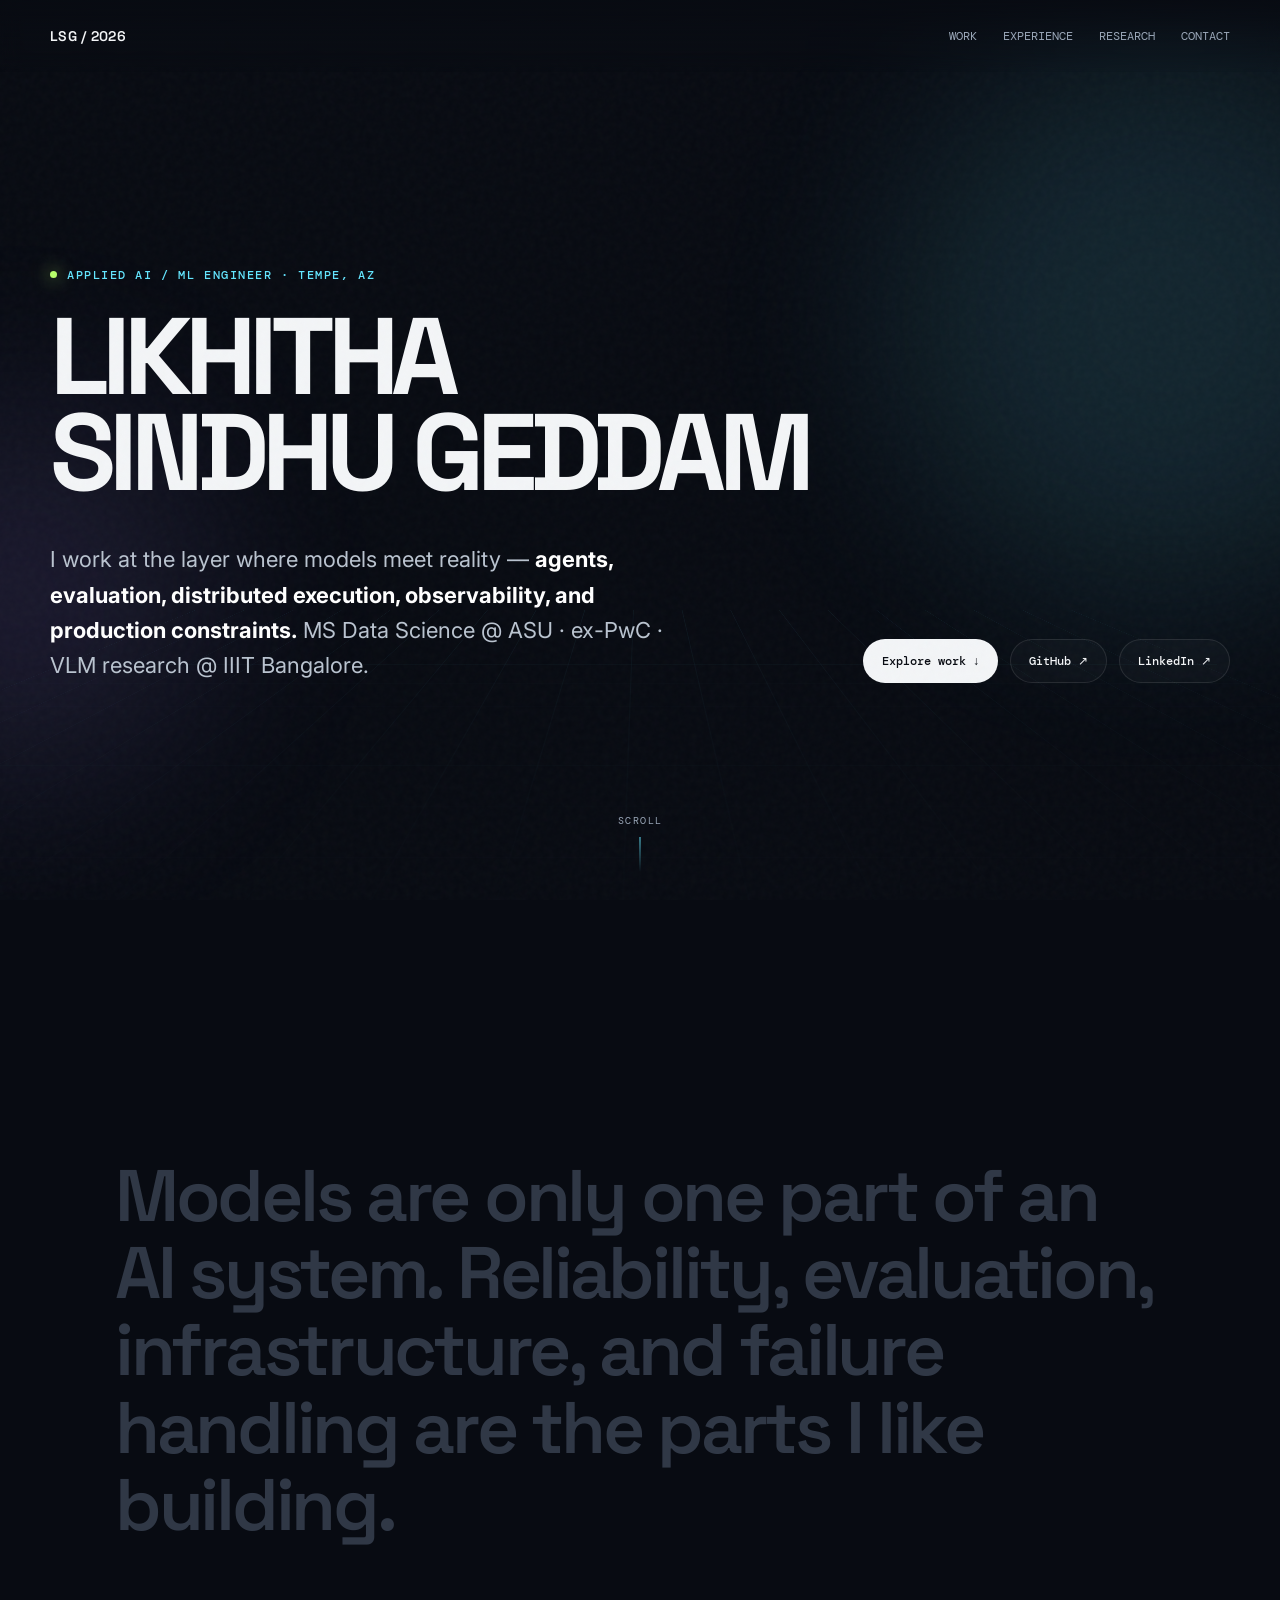
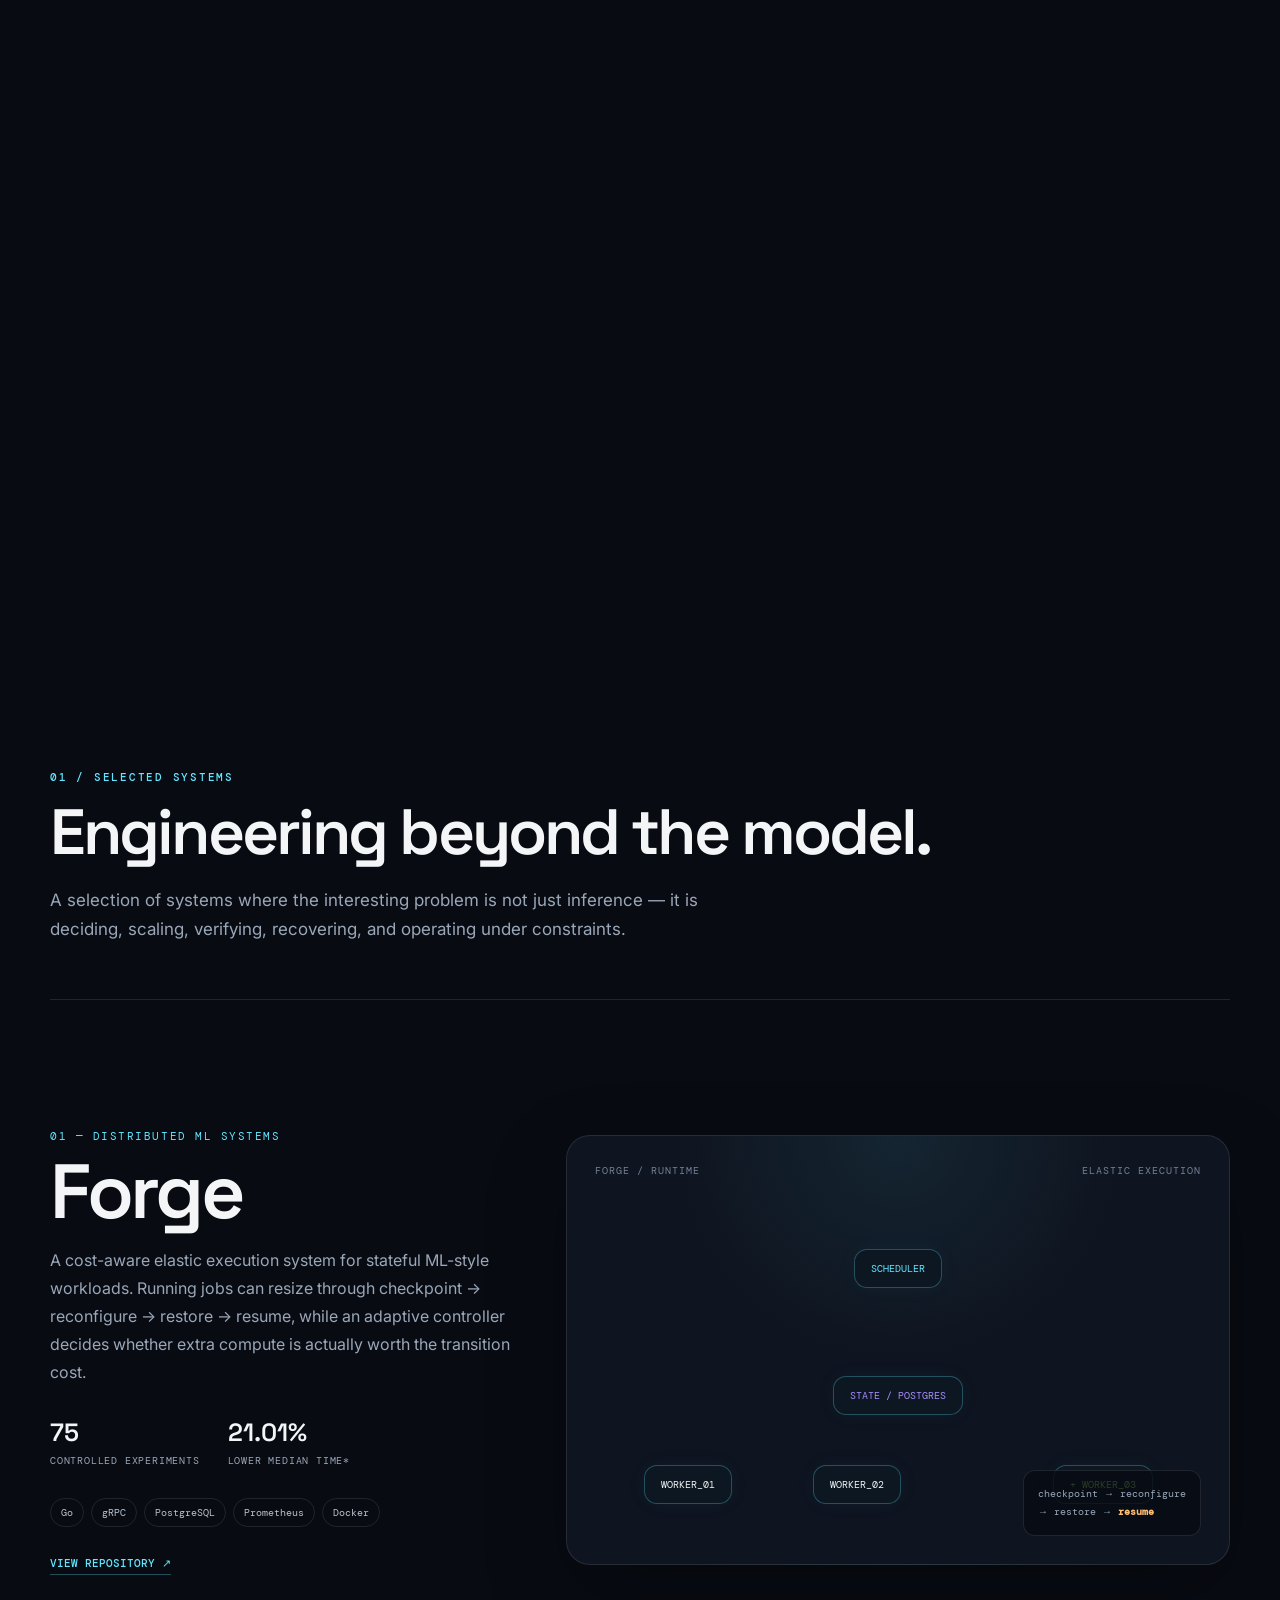
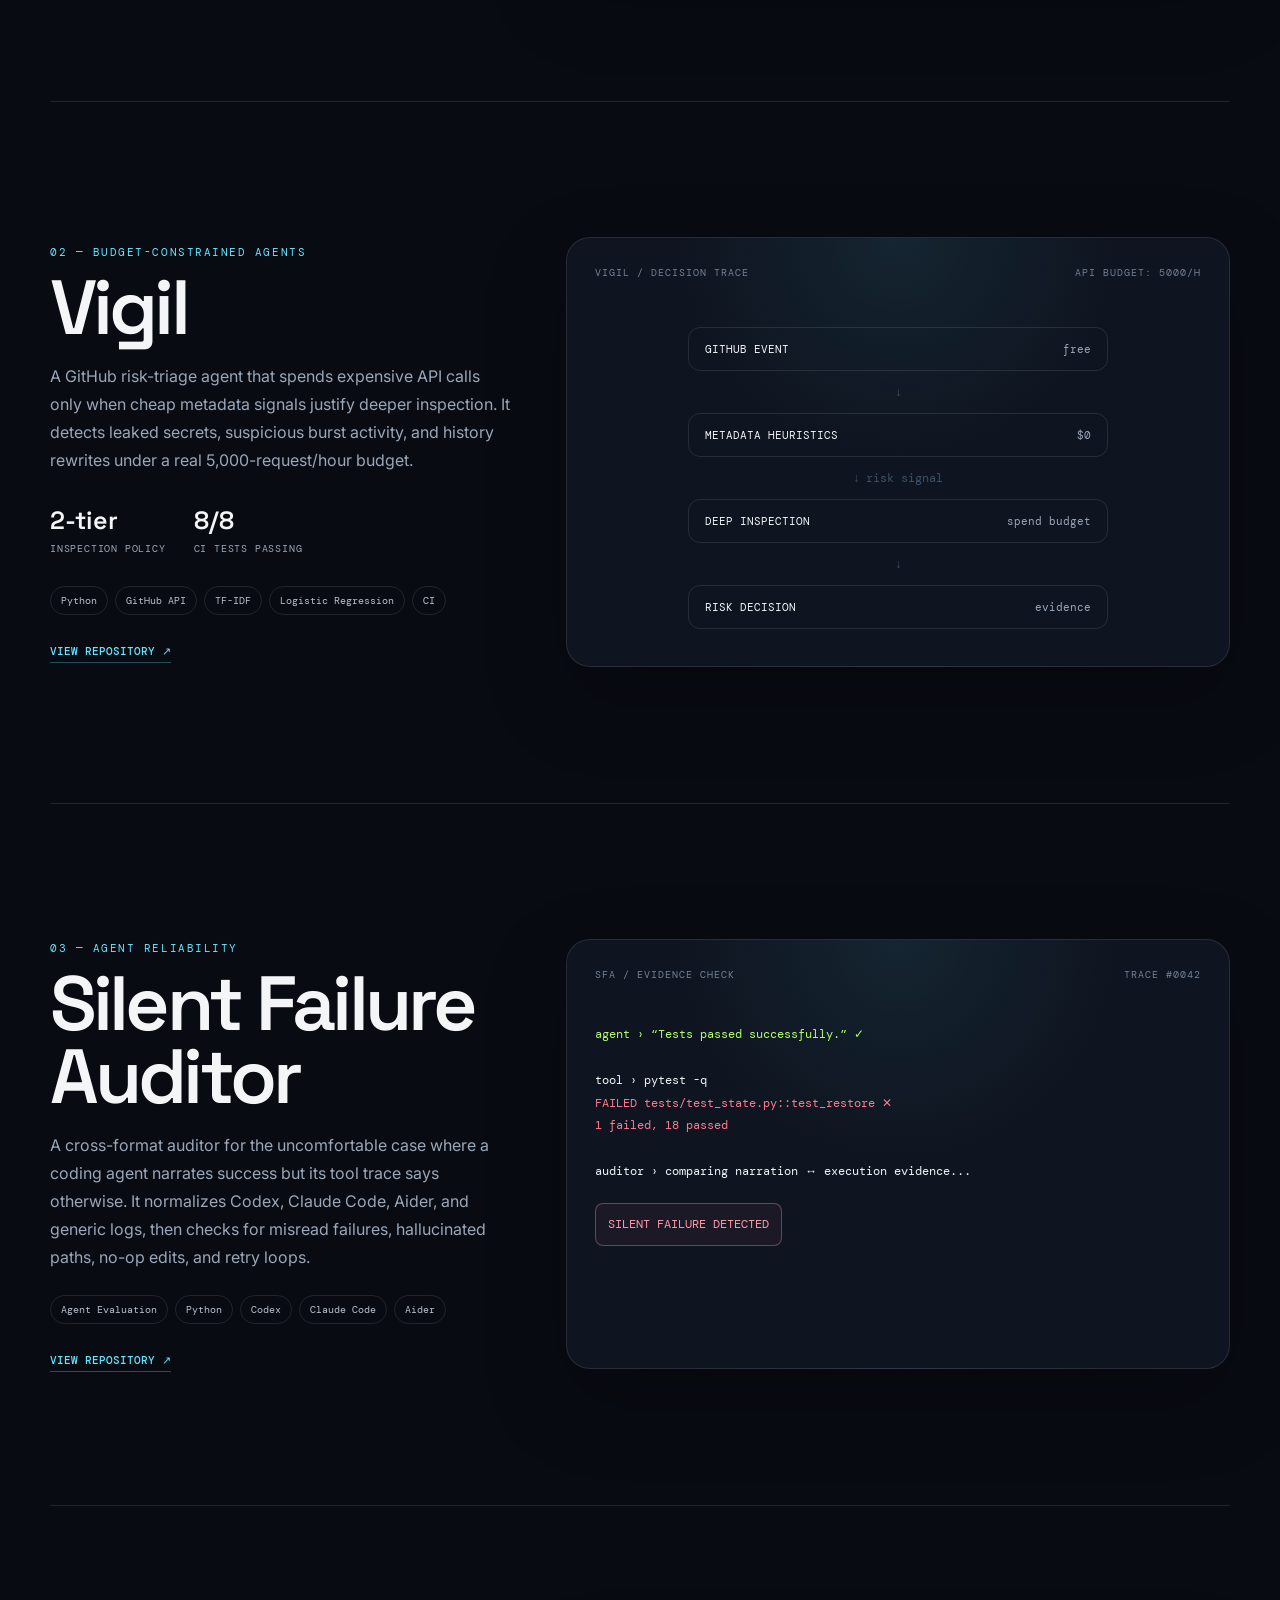
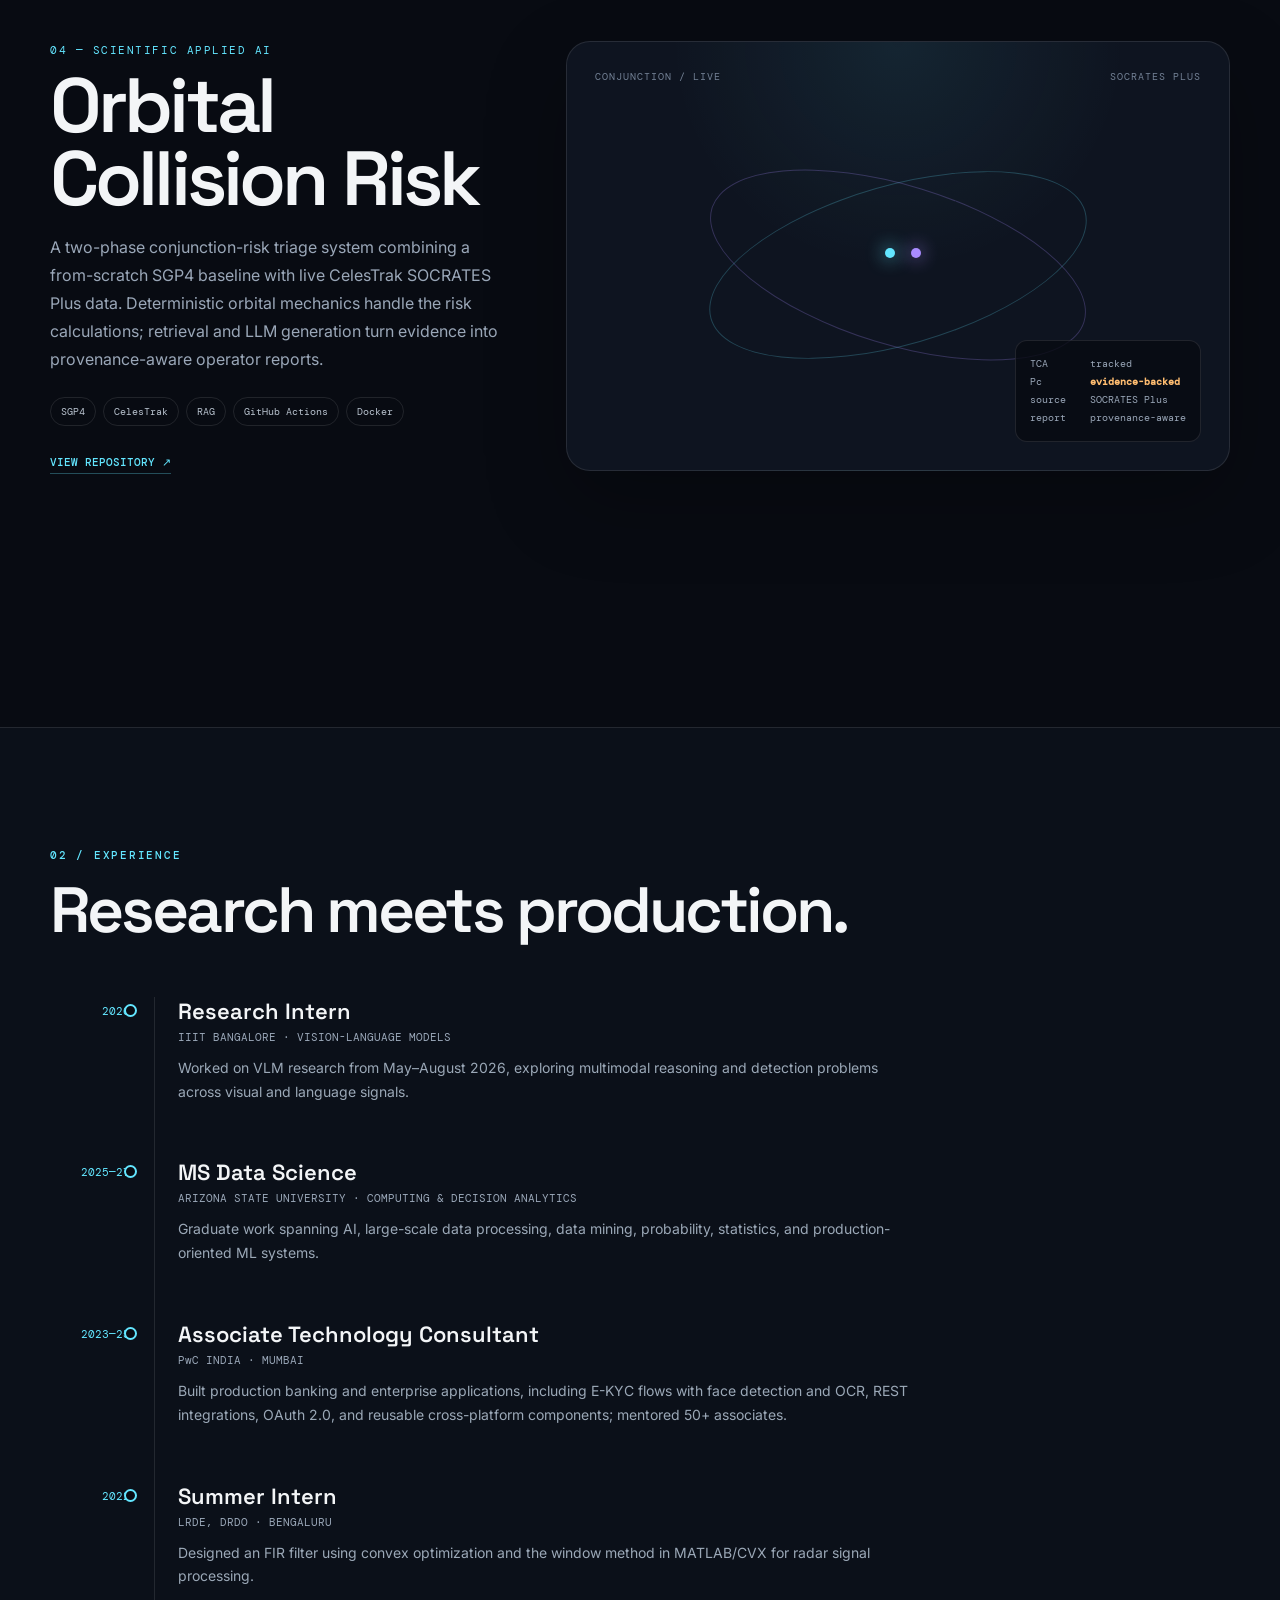
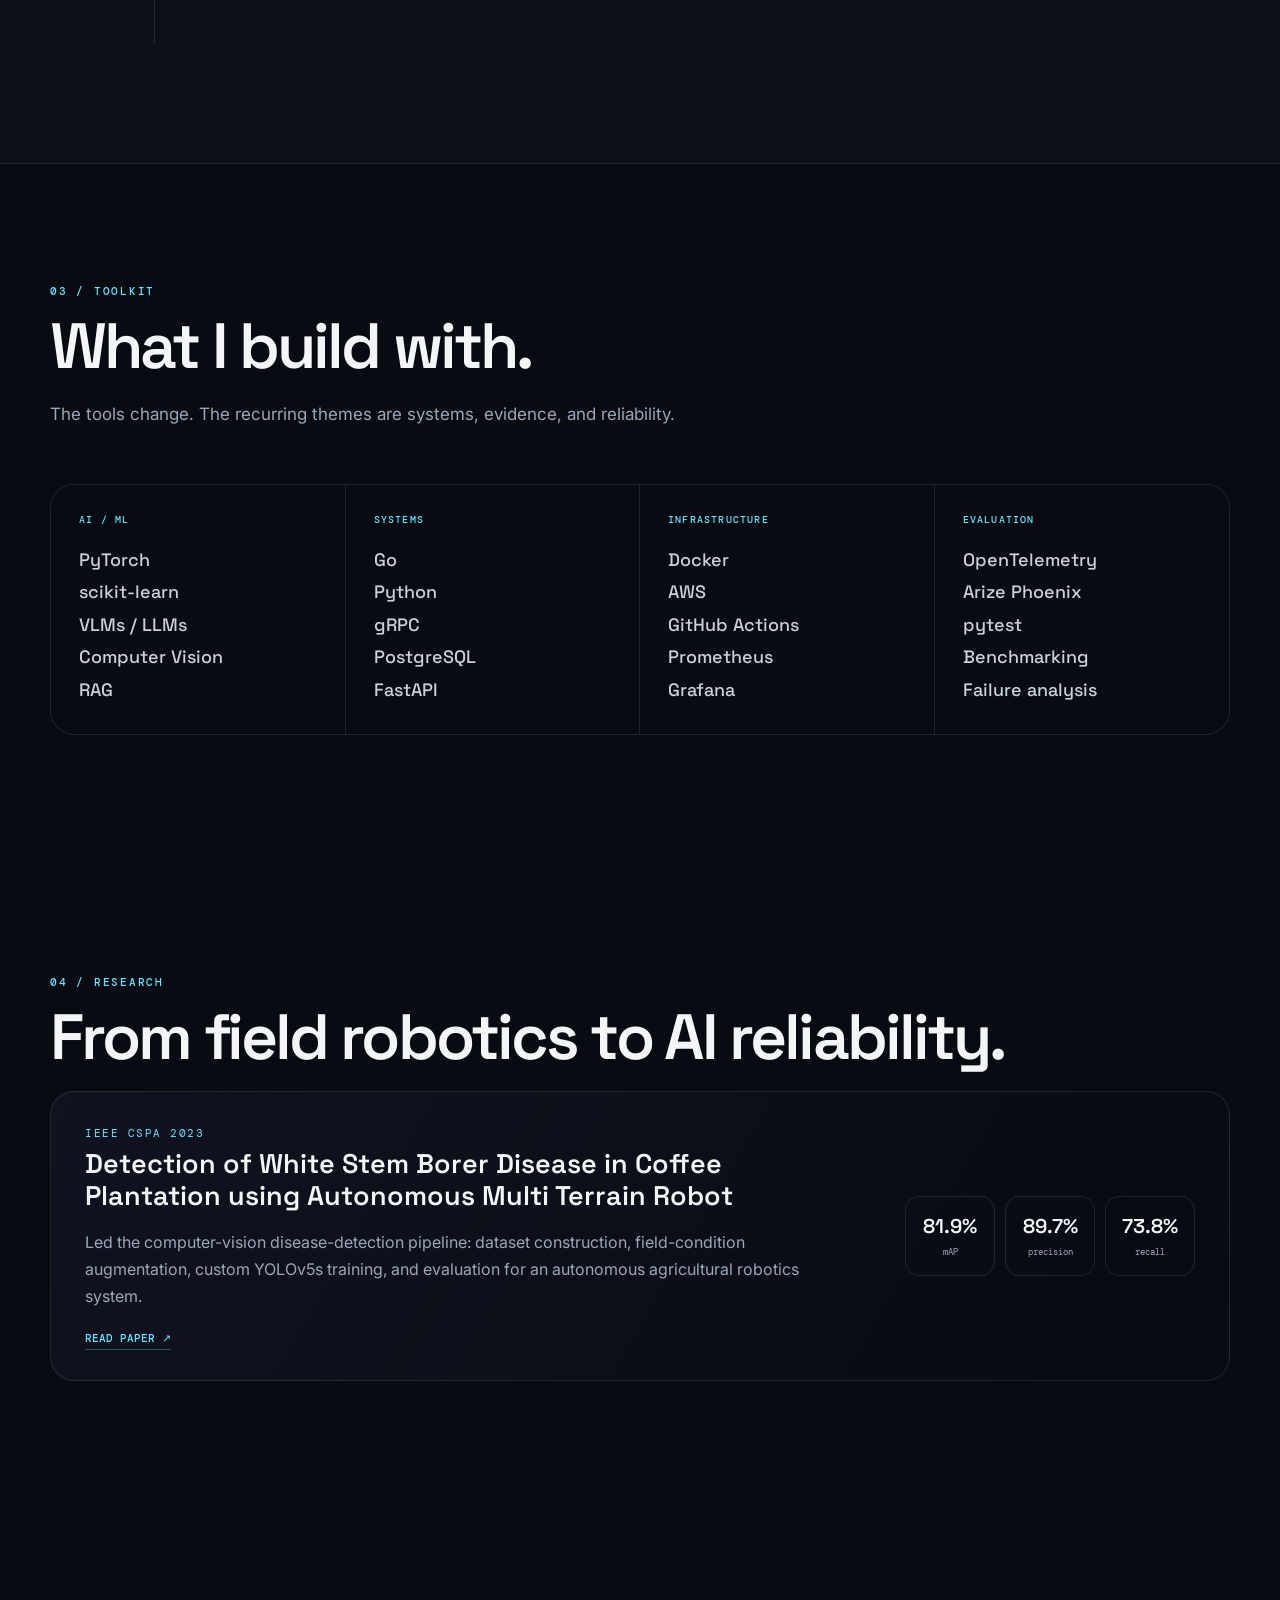
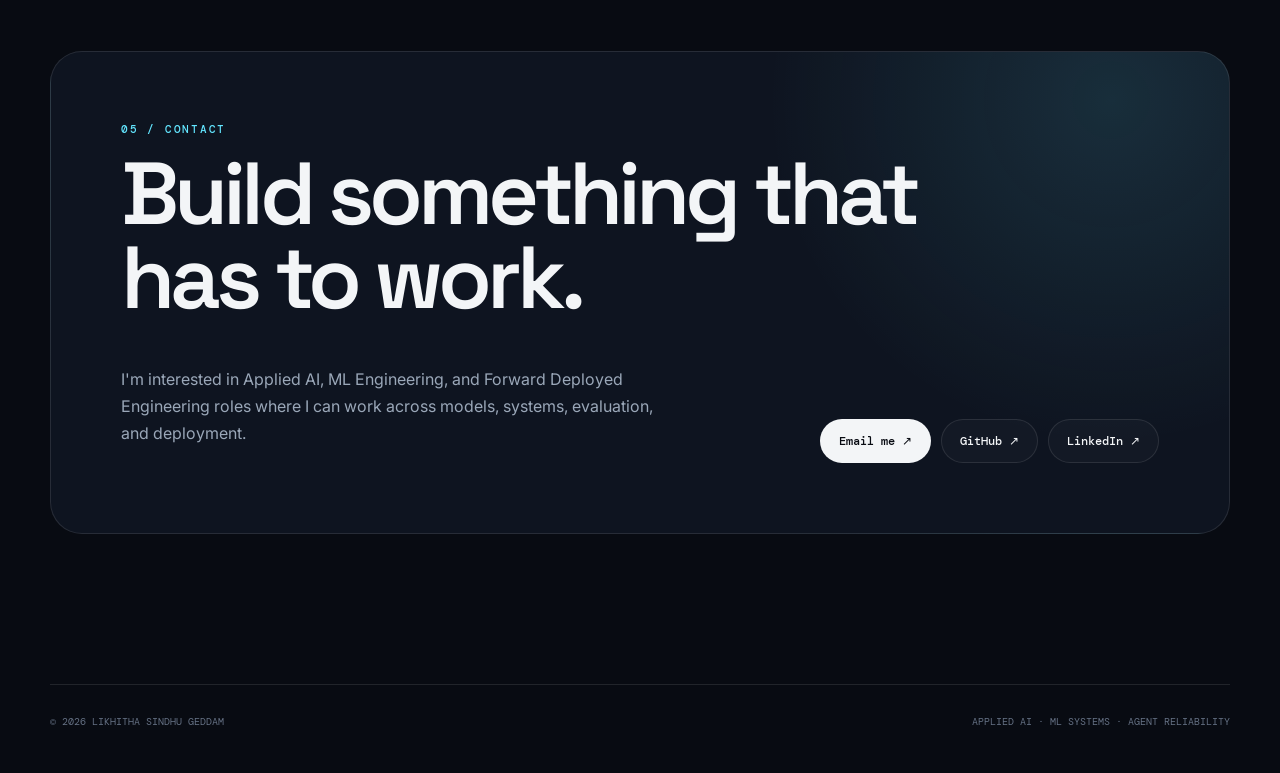
==== commit d9075d02: "Rename likhitha281-portfolio-simple.html to index.html" ====
--- a/index.html
+++ b/index.html
@@ -1,491 +1,70 @@
-<!DOCTYPE html>
+<!doctype html>
 <html lang="en">
 <head>
-<meta charset="UTF-8">
-<meta name="viewport" content="width=device-width, initial-scale=1.0">
-<title>Likhitha Sindhu Geddam — AI/ML Engineer</title>
-<link rel="stylesheet" href="https://cdnjs.cloudflare.com/ajax/libs/font-awesome/6.4.0/css/all.min.css">
+<meta charset="utf-8">
+<meta name="viewport" content="width=device-width,initial-scale=1">
+<meta name="description" content="Likhitha Sindhu Geddam — Applied AI/ML engineer building reliable agents, ML systems, and distributed infrastructure.">
+<meta name="theme-color" content="#080b12">
+<title>Likhitha Sindhu Geddam — Applied AI / ML Engineer</title>
+<link rel="preconnect" href="https://fonts.googleapis.com">
+<link rel="preconnect" href="https://fonts.gstatic.com" crossorigin>
+<link href="https://fonts.googleapis.com/css2?family=DM+Mono:wght@300;400;500&family=Inter:wght@400;500;600;700&family=Space+Grotesk:wght@500;600;700&display=swap" rel="stylesheet">
 <style>
-  *, *::before, *::after { box-sizing: border-box; margin: 0; padding: 0; }
-
-  :root {
-    --ink: #0f0f0f;
-    --ink-2: #444;
-    --ink-3: #777;
-    --accent: #2d6a9f;
-    --accent-light: #e8f2fb;
-    --accent-mid: #b5d4f4;
-    --bg: #fafaf8;
-    --card: #ffffff;
-    --border: #e4e4e0;
-    --tag-bg: #f0f0ec;
-    --tag-text: #444;
-    --radius: 10px;
-  }
-
-  @media (prefers-color-scheme: dark) {
-    :root {
-      --ink: #f0efeb;
-      --ink-2: #b8b6ae;
-      --ink-3: #7a7872;
-      --accent: #5ea3d4;
-      --accent-light: #0f2336;
-      --accent-mid: #1a3f5c;
-      --bg: #111110;
-      --card: #1a1a18;
-      --border: #2a2a27;
-      --tag-bg: #222220;
-      --tag-text: #b8b6ae;
-    }
-  }
-
-  html { scroll-behavior: smooth; }
-
-  body {
-    font-family: -apple-system, BlinkMacSystemFont, 'Segoe UI', sans-serif;
-    background: var(--bg);
-    color: var(--ink);
-    line-height: 1.6;
-    font-size: 15px;
-  }
-
-  nav {
-    position: sticky; top: 0; z-index: 100;
-    background: var(--bg);
-    border-bottom: 1px solid var(--border);
-    padding: 0 2rem;
-    display: flex; align-items: center; justify-content: space-between;
-    height: 56px;
-  }
-  .nav-name { font-weight: 600; font-size: 15px; letter-spacing: -0.01em; color: var(--ink); text-decoration: none; }
-  .nav-links { display: flex; gap: 1.5rem; }
-  .nav-links a { color: var(--ink-3); text-decoration: none; font-size: 13.5px; transition: color .15s; }
-  .nav-links a:hover { color: var(--accent); }
-
-  .hero {
-    max-width: 860px; margin: 0 auto;
-    padding: 5rem 2rem 4rem;
-    display: grid; grid-template-columns: 1fr auto; gap: 3rem; align-items: start;
-  }
-  .hero-eyebrow {
-    font-size: 13px; font-weight: 500; letter-spacing: .08em; text-transform: uppercase;
-    color: var(--accent); margin-bottom: .75rem;
-  }
-  .hero h1 {
-    font-size: clamp(2rem, 5vw, 3rem);
-    font-weight: 700; line-height: 1.1; letter-spacing: -.03em;
-    color: var(--ink); margin-bottom: 1rem;
-  }
-  .hero-sub {
-    font-size: 16px; color: var(--ink-2); max-width: 520px; line-height: 1.7;
-    margin-bottom: 1.75rem;
-  }
-  .hero-badges { display: flex; flex-wrap: wrap; gap: .5rem; margin-bottom: 2rem; }
-  .badge {
-    font-size: 12px; font-weight: 500; padding: 4px 12px;
-    border-radius: 999px; border: 1px solid var(--border);
-    background: var(--tag-bg); color: var(--tag-text);
-  }
-  .badge.accent { background: var(--accent-light); color: var(--accent); border-color: var(--accent-mid); }
-  .hero-actions { display: flex; gap: .75rem; flex-wrap: wrap; }
-  .btn {
-    display: inline-flex; align-items: center; gap: .4rem;
-    padding: 9px 18px; border-radius: var(--radius);
-    font-size: 13.5px; font-weight: 500; text-decoration: none; transition: all .15s; cursor: pointer; border: none;
-  }
-  .btn-primary { background: var(--accent); color: #fff; }
-  .btn-primary:hover { opacity: .88; }
-  .btn-ghost { background: transparent; border: 1px solid var(--border); color: var(--ink-2); }
-  .btn-ghost:hover { border-color: var(--accent); color: var(--accent); }
-
-  .avatar-block { padding-top: .5rem; }
-  .avatar {
-    width: 130px; height: 130px; border-radius: 50%;
-    background: linear-gradient(135deg, #2d6a9f 0%, #1a3f5c 100%);
-    display: flex; align-items: center; justify-content: center;
-    font-size: 2.5rem; font-weight: 700; color: #fff; letter-spacing: -.02em;
-    border: 3px solid var(--border);
-  }
-  .social-row { display: flex; gap: .75rem; margin-top: 1rem; justify-content: center; }
-  .social-row a { color: var(--ink-3); font-size: 18px; transition: color .15s; }
-  .social-row a:hover { color: var(--accent); }
-
-  section { max-width: 860px; margin: 0 auto; padding: 3rem 2rem; border-top: 1px solid var(--border); }
-  .section-label {
-    font-size: 11px; font-weight: 600; letter-spacing: .1em; text-transform: uppercase;
-    color: var(--accent); margin-bottom: 1.5rem;
-  }
-
-  .skills-grid { display: grid; grid-template-columns: repeat(auto-fit, minmax(240px, 1fr)); gap: 1rem; }
-  .skill-card { background: var(--card); border: 1px solid var(--border); border-radius: var(--radius); padding: 1rem 1.25rem; }
-  .skill-card-label { font-size: 11px; font-weight: 600; text-transform: uppercase; letter-spacing: .07em; color: var(--accent); margin-bottom: .6rem; }
-  .skill-tags { display: flex; flex-wrap: wrap; gap: .35rem; }
-  .skill-tag { font-size: 12px; padding: 3px 9px; border-radius: 6px; background: var(--tag-bg); color: var(--tag-text); }
-
-  .projects-grid { display: grid; grid-template-columns: repeat(auto-fit, minmax(340px, 1fr)); gap: 1.25rem; }
-  .project-card {
-    background: var(--card); border: 1px solid var(--border); border-radius: var(--radius); padding: 1.5rem;
-    display: flex; flex-direction: column; gap: .75rem; transition: border-color .15s;
-  }
-  .project-card:hover { border-color: var(--accent); }
-  .project-top { display: flex; align-items: flex-start; justify-content: space-between; gap: 1rem; }
-  .project-icon {
-    width: 40px; height: 40px; border-radius: 10px;
-    background: var(--accent-light); color: var(--accent);
-    display: flex; align-items: center; justify-content: center; font-size: 18px; flex-shrink: 0;
-  }
-  .project-links { display: flex; gap: .5rem; }
-  .project-links a { color: var(--ink-3); font-size: 14px; transition: color .15s; }
-  .project-links a:hover { color: var(--accent); }
-  .project-name { font-size: 1rem; font-weight: 600; color: var(--ink); margin-bottom: .25rem; }
-  .project-desc { font-size: 13.5px; color: var(--ink-2); line-height: 1.6; }
-  .project-stack { display: flex; flex-wrap: wrap; gap: .35rem; margin-top: .25rem; }
-  .project-tag { font-size: 11.5px; padding: 2px 8px; border-radius: 5px; background: var(--accent-light); color: var(--accent); font-weight: 500; }
-  .highlight-badge {
-    display: inline-flex; align-items: center; gap: .3rem;
-    font-size: 11px; font-weight: 600; padding: 3px 9px;
-    border-radius: 999px; background: #fff8e6; color: #a06000; border: 1px solid #f0d080;
-  }
-
-  .exp-list { display: flex; flex-direction: column; gap: 0; }
-  .exp-item {
-    display: grid; grid-template-columns: 160px 1fr;
-    gap: 0 2rem; padding: 1.5rem 0; border-bottom: 1px solid var(--border);
-  }
-  .exp-item:first-child { padding-top: 0; }
-  .exp-item:last-child { border-bottom: none; }
-  .exp-date { font-size: 12.5px; color: var(--ink-3); padding-top: 2px; line-height: 1.5; }
-  .exp-role { font-size: 15px; font-weight: 600; color: var(--ink); margin-bottom: .2rem; }
-  .exp-company { font-size: 13.5px; color: var(--accent); margin-bottom: .6rem; font-weight: 500; }
-  .exp-bullets { list-style: none; display: flex; flex-direction: column; gap: .35rem; }
-  .exp-bullets li { font-size: 13.5px; color: var(--ink-2); line-height: 1.6; padding-left: 1rem; position: relative; }
-  .exp-bullets li::before { content: '–'; position: absolute; left: 0; color: var(--ink-3); }
-
-  .edu-grid { display: grid; grid-template-columns: repeat(auto-fit, minmax(300px, 1fr)); gap: 1rem; }
-  .edu-card { background: var(--card); border: 1px solid var(--border); border-radius: var(--radius); padding: 1.25rem; }
-  .edu-school { font-size: 15px; font-weight: 600; color: var(--ink); margin-bottom: .2rem; }
-  .edu-degree { font-size: 13.5px; color: var(--accent); font-weight: 500; margin-bottom: .4rem; }
-  .edu-meta { font-size: 12.5px; color: var(--ink-3); }
-
-  .pub-card {
-    background: var(--card); border: 1px solid var(--border);
-    border-left: 3px solid var(--accent); border-radius: var(--radius); padding: 1.25rem 1.5rem;
-  }
-  .pub-title { font-size: 14px; font-weight: 600; color: var(--ink); margin-bottom: .4rem; line-height: 1.5; }
-  .pub-venue { font-size: 13px; color: var(--ink-3); margin-bottom: .6rem; }
-
-  .contact-grid { display: grid; grid-template-columns: repeat(auto-fit, minmax(200px, 1fr)); gap: 1rem; }
-  .contact-card {
-    background: var(--card); border: 1px solid var(--border); border-radius: var(--radius); padding: 1rem 1.25rem;
-    display: flex; align-items: center; gap: .75rem; text-decoration: none; transition: border-color .15s;
-  }
-  .contact-card:hover { border-color: var(--accent); }
-  .contact-icon { font-size: 18px; color: var(--accent); width: 24px; text-align: center; }
-  .contact-label { font-size: 11.5px; color: var(--ink-3); margin-bottom: 2px; }
-  .contact-val { font-size: 13.5px; font-weight: 500; color: var(--ink); }
-
-  footer { text-align: center; padding: 2.5rem 2rem; font-size: 12.5px; color: var(--ink-3); border-top: 1px solid var(--border); }
-
-  @media (max-width: 600px) {
-    .hero { grid-template-columns: 1fr; gap: 2rem; padding: 3rem 1.25rem 2.5rem; }
-    .avatar-block { display: flex; flex-direction: column; align-items: flex-start; }
-    .avatar { width: 80px; height: 80px; font-size: 1.6rem; }
-    .social-row { justify-content: flex-start; }
-    .exp-item { grid-template-columns: 1fr; gap: .25rem; }
-    section { padding: 2.5rem 1.25rem; }
-    nav { padding: 0 1.25rem; }
-    .nav-links { display: none; }
-  }
+:root{--bg:#080b12;--panel:#0e1420;--panel2:#111927;--text:#f3f5f7;--muted:#9aa7b8;--line:rgba(255,255,255,.10);--cyan:#63e6ff;--lime:#b8ff6a;--violet:#a98cff;--orange:#ffbd70;--max:1180px;--r:24px}
+*{box-sizing:border-box}html{scroll-behavior:smooth}body{margin:0;background:var(--bg);color:var(--text);font-family:Inter,system-ui,sans-serif;overflow-x:hidden}a{color:inherit}.noise{position:fixed;inset:0;pointer-events:none;opacity:.035;z-index:99;background-image:url("data:image/svg+xml,%3Csvg viewBox='0 0 180 180' xmlns='http://www.w3.org/2000/svg'%3E%3Cfilter id='n'%3E%3CfeTurbulence type='fractalNoise' baseFrequency='.8' numOctaves='4' stitchTiles='stitch'/%3E%3C/filter%3E%3Crect width='100%25' height='100%25' filter='url(%23n)' opacity='.8'/%3E%3C/svg%3E")}
+.progress{position:fixed;top:0;left:0;height:2px;background:linear-gradient(90deg,var(--cyan),var(--lime));width:0;z-index:200}
+nav{position:fixed;top:0;left:0;right:0;z-index:100;height:72px;display:flex;align-items:center;justify-content:space-between;padding:0 max(24px,calc((100vw - var(--max))/2));background:linear-gradient(to bottom,rgba(8,11,18,.92),rgba(8,11,18,.35),transparent);backdrop-filter:blur(10px)}
+.brand{font:600 14px 'Space Grotesk';text-decoration:none;letter-spacing:.02em}.navlinks{display:flex;gap:26px}.navlinks a{font:400 12px 'DM Mono';text-decoration:none;color:var(--muted)}.navlinks a:hover{color:var(--cyan)}
+.hero{min-height:100vh;position:relative;display:grid;align-items:center;padding:120px 24px 70px;overflow:hidden}.hero-inner{width:min(var(--max),100%);margin:auto;position:relative;z-index:2}.grid-bg{position:absolute;inset:0;background-image:linear-gradient(rgba(99,230,255,.055) 1px,transparent 1px),linear-gradient(90deg,rgba(99,230,255,.055) 1px,transparent 1px);background-size:70px 70px;mask-image:linear-gradient(to bottom,black,transparent 88%);transform:perspective(700px) rotateX(56deg) scale(1.8) translateY(17%);transform-origin:center bottom}.orb{position:absolute;width:550px;height:550px;border-radius:50%;filter:blur(100px);opacity:.12;background:var(--cyan);right:-160px;top:5%;animation:float 8s ease-in-out infinite}.orb.two{width:380px;height:380px;background:var(--violet);left:-170px;top:45%;animation-delay:-3s}@keyframes float{50%{transform:translateY(45px) scale(1.08)}}
+.kicker{display:flex;align-items:center;gap:10px;font:500 12px 'DM Mono';text-transform:uppercase;letter-spacing:.13em;color:var(--cyan);margin-bottom:26px}.dot{width:7px;height:7px;border-radius:50%;background:var(--lime);box-shadow:0 0 18px var(--lime)}
+h1{font:700 clamp(54px,8.5vw,124px)/.88 'Space Grotesk';letter-spacing:-.065em;margin:0;max-width:1100px}.stroke{color:transparent;-webkit-text-stroke:1px rgba(243,245,247,.45)}.hero-copy{display:grid;grid-template-columns:1.1fr .9fr;gap:50px;margin-top:42px;align-items:end}.hero-copy p{margin:0;max-width:680px;color:#bac4d0;font-size:clamp(17px,2vw,22px);line-height:1.6}.hero-copy strong{color:white}.actions{display:flex;gap:12px;justify-content:flex-end;flex-wrap:wrap}.btn{display:inline-flex;align-items:center;gap:10px;border:1px solid var(--line);border-radius:999px;padding:13px 18px;text-decoration:none;font:500 12px 'DM Mono';transition:.25s;background:rgba(255,255,255,.025)}.btn.primary{background:var(--text);color:var(--bg)}.btn:hover{transform:translateY(-2px);border-color:var(--cyan)}.scrollhint{position:absolute;bottom:28px;left:50%;transform:translateX(-50%);font:400 10px 'DM Mono';color:var(--muted);letter-spacing:.15em;text-transform:uppercase}.scrollhint:after{content:'';display:block;width:1px;height:35px;background:linear-gradient(var(--cyan),transparent);margin:10px auto 0}
+.manifesto{min-height:150vh;position:relative}.manifesto-sticky{position:sticky;top:0;min-height:100vh;display:grid;place-items:center;padding:80px 24px}.manifesto p{font:600 clamp(34px,5.7vw,78px)/1.06 'Space Grotesk';letter-spacing:-.045em;max-width:1050px;margin:0;color:#303846}.manifesto .word{transition:color .45s,text-shadow .45s}.manifesto .word.on{color:var(--text)}.manifesto .accent.on{color:var(--cyan);text-shadow:0 0 35px rgba(99,230,255,.15)}
+.wrap{width:min(var(--max),calc(100% - 48px));margin:auto}.section{padding:120px 0}.eyebrow{font:500 11px 'DM Mono';letter-spacing:.16em;text-transform:uppercase;color:var(--cyan);margin-bottom:16px}.section-title{font:600 clamp(38px,5vw,66px)/1 'Space Grotesk';letter-spacing:-.045em;margin:0 0 22px}.section-intro{color:var(--muted);font-size:17px;line-height:1.7;max-width:720px;margin:0 0 55px}
+.project{display:grid;grid-template-columns:.82fr 1.18fr;gap:55px;min-height:78vh;align-items:center;padding:80px 0;border-top:1px solid var(--line)}.project-num{font:400 11px 'DM Mono';color:var(--cyan);letter-spacing:.14em}.project h3{font:600 clamp(42px,6vw,78px)/.95 'Space Grotesk';letter-spacing:-.05em;margin:12px 0 18px}.project-desc{font-size:16px;line-height:1.75;color:var(--muted);max-width:500px}.metrics{display:flex;gap:28px;margin:30px 0;flex-wrap:wrap}.metric b{display:block;font:600 25px 'Space Grotesk';color:var(--text)}.metric span{font:400 10px 'DM Mono';color:var(--muted);text-transform:uppercase;letter-spacing:.08em}.tags{display:flex;gap:7px;flex-wrap:wrap;margin:24px 0}.tag{font:400 10px 'DM Mono';padding:7px 10px;border:1px solid var(--line);border-radius:999px;color:#b8c2ce}.link{font:500 11px 'DM Mono';color:var(--cyan);text-decoration:none;border-bottom:1px solid rgba(99,230,255,.3);padding-bottom:4px}.visual{min-height:430px;border:1px solid var(--line);border-radius:var(--r);background:radial-gradient(circle at 50% 0%,rgba(99,230,255,.08),transparent 42%),var(--panel);position:relative;overflow:hidden;padding:28px;box-shadow:0 30px 80px rgba(0,0,0,.25)}.visual-head{display:flex;justify-content:space-between;color:#738195;font:400 10px 'DM Mono';text-transform:uppercase;letter-spacing:.1em}.terminal{font:400 12px/1.8 'DM Mono';color:#9eabb9;margin-top:38px}.terminal .c{color:var(--cyan)}.terminal .g{color:var(--lime)}.terminal .v{color:var(--violet)}.terminal .o{color:var(--orange)}
+.nodes{position:absolute;inset:85px 28px 30px;display:grid;place-items:center}.node{position:absolute;border:1px solid rgba(99,230,255,.28);background:#0c1721;border-radius:13px;padding:12px 16px;font:400 10px 'DM Mono';box-shadow:0 0 25px rgba(99,230,255,.04);transition:transform .4s}.node.main{top:28px;left:50%;transform:translateX(-50%);color:var(--cyan)}.node.db{top:155px;left:50%;transform:translateX(-50%);color:var(--violet)}.node.w1{bottom:30px;left:8%}.node.w2{bottom:30px;left:36%}.node.w3{bottom:30px;right:8%;color:var(--lime)}.line{position:absolute;height:1px;background:linear-gradient(90deg,transparent,var(--cyan),transparent);transform-origin:left;opacity:.35}.visual:hover .node.w3{transform:translateY(-7px)}
+.pipeline{display:flex;flex-direction:column;gap:13px;margin:48px auto 0;max-width:420px}.pipe{border:1px solid var(--line);padding:14px 16px;border-radius:12px;font:400 11px 'DM Mono';display:flex;justify-content:space-between;transition:.25s}.pipe:hover{border-color:var(--cyan);transform:translateX(5px)}.pipe em{font-style:normal;color:var(--muted)}.arrow{text-align:center;color:#3b5267;font:400 12px 'DM Mono'}
+.orbit{position:absolute;border:1px solid rgba(99,230,255,.23);border-radius:50%;width:390px;height:160px;left:50%;top:52%;transform:translate(-50%,-50%) rotate(-16deg)}.orbit.o2{transform:translate(-50%,-50%) rotate(17deg);border-color:rgba(169,140,255,.25)}.sat{position:absolute;width:10px;height:10px;border-radius:50%;background:var(--cyan);box-shadow:0 0 18px var(--cyan);left:48%;top:48%}.sat.s2{background:var(--violet);box-shadow:0 0 18px var(--violet);left:52%}.riskbox{position:absolute;right:28px;bottom:28px;font:400 10px/1.8 'DM Mono';color:var(--muted);background:rgba(8,11,18,.8);border:1px solid var(--line);border-radius:12px;padding:14px}.riskbox b{color:var(--orange)}
+.trace{margin-top:42px;font:400 12px/1.9 'DM Mono'}.trace .agent{color:var(--lime)}.trace .fail{color:#ff7c8d}.trace .detect{display:inline-block;margin-top:20px;padding:9px 12px;border:1px solid rgba(255,124,141,.4);border-radius:8px;color:#ff9aaa;background:rgba(255,124,141,.06)}
+.reveal{opacity:0;transform:translateY(35px);transition:opacity .8s ease,transform .8s ease}.reveal.visible{opacity:1;transform:none}
+.experience{background:#0b1019;border-top:1px solid var(--line);border-bottom:1px solid var(--line)}.timeline{position:relative;margin-top:55px}.timeline:before{content:'';position:absolute;left:104px;top:0;bottom:0;width:1px;background:var(--line)}.event{display:grid;grid-template-columns:80px 1fr;gap:48px;padding:0 0 55px}.year{font:400 11px 'DM Mono';color:var(--cyan);padding-top:7px;text-align:right}.event-body{position:relative}.event-body:before{content:'';position:absolute;width:9px;height:9px;border-radius:50%;background:var(--bg);border:2px solid var(--cyan);left:-54px;top:7px}.event h4{font:600 22px 'Space Grotesk';margin:0 0 5px}.company{font:400 11px 'DM Mono';color:var(--muted);margin-bottom:12px}.event p{color:#9ba8b7;line-height:1.7;margin:0;max-width:740px;font-size:14px}
+.stack{display:grid;grid-template-columns:repeat(4,1fr);border:1px solid var(--line);border-radius:var(--r);overflow:hidden}.stack-group{padding:28px;border-right:1px solid var(--line);min-height:210px}.stack-group:last-child{border:0}.stack-group h4{font:500 10px 'DM Mono';color:var(--cyan);text-transform:uppercase;letter-spacing:.12em;margin:0 0 18px}.stack-group p{font:500 18px/1.8 'Space Grotesk';margin:0;color:#c9d1db}
+.pub{display:grid;grid-template-columns:1fr auto;gap:35px;padding:34px;border:1px solid var(--line);border-radius:var(--r);background:linear-gradient(120deg,rgba(169,140,255,.06),transparent)}.pub h3{font:600 27px/1.2 'Space Grotesk';margin:8px 0 12px;max-width:760px}.pub p{color:var(--muted);line-height:1.7;max-width:760px}.pub-metrics{display:grid;grid-template-columns:repeat(3,1fr);gap:10px;align-self:center}.pub-metric{border:1px solid var(--line);border-radius:14px;padding:16px;text-align:center}.pub-metric b{font:600 20px 'Space Grotesk';display:block}.pub-metric span{font:400 9px 'DM Mono';color:var(--muted)}
+.contact{padding:150px 0}.contact-card{border:1px solid var(--line);border-radius:32px;padding:clamp(30px,6vw,70px);background:radial-gradient(circle at 90% 10%,rgba(99,230,255,.12),transparent 30%),var(--panel)}.contact h2{font:600 clamp(44px,7vw,88px)/.95 'Space Grotesk';letter-spacing:-.055em;margin:0 0 30px;max-width:850px}.contact-row{display:flex;justify-content:space-between;align-items:end;gap:25px;flex-wrap:wrap}.contact p{color:var(--muted);max-width:550px;line-height:1.7}.socials{display:flex;gap:10px;flex-wrap:wrap}
+footer{width:min(var(--max),calc(100% - 48px));margin:auto;border-top:1px solid var(--line);padding:30px 0 45px;display:flex;justify-content:space-between;color:#657184;font:400 10px 'DM Mono'}
+@media(max-width:800px){.navlinks{display:none}.hero-copy,.project{grid-template-columns:1fr}.actions{justify-content:flex-start}.project{gap:25px;min-height:auto;padding:70px 0}.visual{min-height:360px}.stack{grid-template-columns:1fr 1fr}.stack-group:nth-child(2){border-right:0}.stack-group:nth-child(-n+2){border-bottom:1px solid var(--line)}.pub{grid-template-columns:1fr}.pub-metrics{grid-template-columns:repeat(3,1fr)}.manifesto{min-height:120vh}.timeline:before{left:72px}.event{grid-template-columns:55px 1fr;gap:35px}.event-body:before{left:-40px}}
+@media(max-width:520px){.wrap{width:min(var(--max),calc(100% - 32px))}.hero{padding-left:16px;padding-right:16px}.stack{grid-template-columns:1fr}.stack-group{border-right:0;border-bottom:1px solid var(--line)!important}.pub-metrics{grid-template-columns:1fr}.metrics{gap:18px}.visual{padding:20px}.orbit{width:280px;height:120px}.contact{padding:90px 0}footer{width:calc(100% - 32px);flex-direction:column;gap:8px}}
+@media(prefers-reduced-motion:reduce){html{scroll-behavior:auto}.orb{animation:none}.reveal{opacity:1;transform:none;transition:none}}
 </style>
 </head>
 <body>
-
-<nav>
-  <a class="nav-name" href="#">Likhitha Sindhu Geddam</a>
-  <div class="nav-links">
-    <a href="#skills">Skills</a>
-    <a href="#projects">Projects</a>
-    <a href="#experience">Experience</a>
-    <a href="#education">Education</a>
-    <a href="#contact">Contact</a>
-  </div>
-</nav>
-
-<div class="hero">
-  <div class="hero-content">
-    <div class="hero-eyebrow">AI/ML Engineer &amp; Researcher</div>
-    <h1>Likhitha Sindhu Geddam</h1>
-    <p class="hero-sub">
-      Building production AI systems at the intersection of LLMs, multimodal reasoning, and real-world reliability. MS Data Science student at ASU &amp; Research Intern at IIIT Bangalore. 2 years at PricewaterhouseCoopers.
-    </p>
-    <div class="hero-badges">
-      <span class="badge accent">LLMs &amp; Generative AI</span>
-      <span class="badge accent">Multimodal AI / VLMs</span>
-      <span class="badge accent">NLP</span>
-      <span class="badge">Computer Vision</span>
-      <span class="badge">MLOps</span>
-      <span class="badge">AWS · GCP · Azure</span>
-    </div>
-    <div class="hero-actions">
-      <a class="btn btn-primary" href="mailto:lgeddam1@asu.edu"><i class="fas fa-envelope"></i> Get in touch</a>
-      <a class="btn btn-ghost" href="https://github.com/likhitha281" target="_blank"><i class="fab fa-github"></i> GitHub</a>
-      <a class="btn btn-ghost" href="https://in.linkedin.com/in/likhitha-sindhu-geddam-b92b8b226" target="_blank"><i class="fab fa-linkedin-in"></i> LinkedIn</a>
-    </div>
-  </div>
-  <div class="avatar-block">
-    <div class="avatar">LG</div>
-    <div class="social-row">
-      <a href="https://github.com/likhitha281" target="_blank" aria-label="GitHub"><i class="fab fa-github"></i></a>
-      <a href="https://in.linkedin.com/in/likhitha-sindhu-geddam-b92b8b226" target="_blank" aria-label="LinkedIn"><i class="fab fa-linkedin-in"></i></a>
-      <a href="https://www.kaggle.com/likhithageddam" target="_blank" aria-label="Kaggle"><i class="fab fa-kaggle"></i></a>
-      <a href="mailto:lgeddam1@asu.edu" aria-label="Email"><i class="fas fa-envelope"></i></a>
-    </div>
-  </div>
-</div>
-
-<section id="skills">
-  <div class="section-label">What I work with</div>
-  <div class="skills-grid">
-    <div class="skill-card">
-      <div class="skill-card-label">LLMs &amp; Generative AI</div>
-      <div class="skill-tags">
-        <span class="skill-tag">Gemini ADK</span><span class="skill-tag">OpenAI API</span><span class="skill-tag">RAG Pipelines</span><span class="skill-tag">Agentic AI</span><span class="skill-tag">Hallucination Detection</span><span class="skill-tag">Prompt Engineering</span><span class="skill-tag">LLM Evaluation</span>
-      </div>
-    </div>
-    <div class="skill-card">
-      <div class="skill-card-label">ML &amp; Deep Learning</div>
-      <div class="skill-tags">
-        <span class="skill-tag">TensorFlow</span><span class="skill-tag">Scikit-learn</span><span class="skill-tag">PyTorch</span><span class="skill-tag">YOLOv5</span><span class="skill-tag">Computer Vision</span><span class="skill-tag">NLP</span><span class="skill-tag">LSTM</span><span class="skill-tag">ARIMA</span>
-      </div>
-    </div>
-    <div class="skill-card">
-      <div class="skill-card-label">MLOps &amp; Infrastructure</div>
-      <div class="skill-tags">
-        <span class="skill-tag">FastAPI</span><span class="skill-tag">Docker</span><span class="skill-tag">Kubernetes</span><span class="skill-tag">AWS EC2</span><span class="skill-tag">Google Cloud Run</span><span class="skill-tag">Nginx</span><span class="skill-tag">Arize Phoenix</span><span class="skill-tag">OpenTelemetry</span>
-      </div>
-    </div>
-    <div class="skill-card">
-      <div class="skill-card-label">Data &amp; Analytics</div>
-      <div class="skill-tags">
-        <span class="skill-tag">Pandas</span><span class="skill-tag">NumPy</span><span class="skill-tag">Spark</span><span class="skill-tag">Hadoop</span><span class="skill-tag">Tableau</span><span class="skill-tag">ANOVA</span><span class="skill-tag">Chi-Square</span><span class="skill-tag">EDA</span>
-      </div>
-    </div>
-    <div class="skill-card">
-      <div class="skill-card-label">Programming</div>
-      <div class="skill-tags">
-        <span class="skill-tag">Python</span><span class="skill-tag">SQL</span><span class="skill-tag">JavaScript</span><span class="skill-tag">TypeScript</span><span class="skill-tag">C/C++</span><span class="skill-tag">React</span><span class="skill-tag">Node.js</span>
-      </div>
-    </div>
-    <div class="skill-card">
-      <div class="skill-card-label">Mobile &amp; Cross-platform</div>
-      <div class="skill-tags">
-        <span class="skill-tag">Flutter</span><span class="skill-tag">React Native</span><span class="skill-tag">Flutterflow</span><span class="skill-tag">REST APIs</span><span class="skill-tag">OAuth 2.0</span>
-      </div>
-    </div>
-  </div>
+<div class="noise"></div><div class="progress" id="progress"></div>
+<nav><a class="brand" href="#top">LSG / 2026</a><div class="navlinks"><a href="#work">WORK</a><a href="#experience">EXPERIENCE</a><a href="#research">RESEARCH</a><a href="#contact">CONTACT</a></div></nav>
+<header class="hero" id="top"><div class="grid-bg"></div><div class="orb"></div><div class="orb two"></div><div class="hero-inner">
+<div class="kicker"><span class="dot"></span>Applied AI / ML Engineer · Tempe, AZ</div>
+<h1>LIKHITHA<br>SINDHU GEDDAM</h1>
+<div class="hero-copy"><p>I work at the layer where models meet reality — <strong>agents, evaluation, distributed execution, observability, and production constraints.</strong> MS Data Science @ ASU · ex-PwC · VLM research @ IIIT Bangalore.</p><div class="actions"><a class="btn primary" href="#work">Explore work ↓</a><a class="btn" href="https://github.com/likhitha281" target="_blank" rel="noreferrer">GitHub ↗</a><a class="btn" href="https://www.linkedin.com/in/likhitha-sindhu-geddam-b92b8b226/" target="_blank" rel="noreferrer">LinkedIn ↗</a></div></div>
+</div><div class="scrollhint">Scroll</div></header>
+<section class="manifesto" id="manifesto"><div class="manifesto-sticky"><p id="manifestoText"><span class="word">Models</span> <span class="word">are</span> <span class="word">only</span> <span class="word">one</span> <span class="word">part</span> <span class="word">of</span> <span class="word">an</span> <span class="word">AI</span> <span class="word">system.</span> <span class="word accent">Reliability,</span> <span class="word accent">evaluation,</span> <span class="word accent">infrastructure,</span> <span class="word">and</span> <span class="word accent">failure</span> <span class="word accent">handling</span> <span class="word">are</span> <span class="word">the</span> <span class="word">parts</span> <span class="word">I</span> <span class="word">like</span> <span class="word">building.</span></p></div></section>
+<main id="work"><section class="section wrap"><div class="eyebrow reveal">01 / Selected systems</div><h2 class="section-title reveal">Engineering beyond the model.</h2><p class="section-intro reveal">A selection of systems where the interesting problem is not just inference — it is deciding, scaling, verifying, recovering, and operating under constraints.</p>
+<article class="project reveal"><div><div class="project-num">01 — DISTRIBUTED ML SYSTEMS</div><h3>Forge</h3><p class="project-desc">A cost-aware elastic execution system for stateful ML-style workloads. Running jobs can resize through checkpoint → reconfigure → restore → resume, while an adaptive controller decides whether extra compute is actually worth the transition cost.</p><div class="metrics"><div class="metric"><b>75</b><span>controlled experiments</span></div><div class="metric"><b>21.01%</b><span>lower median time*</span></div></div><div class="tags"><span class="tag">Go</span><span class="tag">gRPC</span><span class="tag">PostgreSQL</span><span class="tag">Prometheus</span><span class="tag">Docker</span></div><a class="link" href="https://github.com/likhitha281/forge" target="_blank" rel="noreferrer">VIEW REPOSITORY ↗</a></div><div class="visual"><div class="visual-head"><span>FORGE / RUNTIME</span><span>ELASTIC EXECUTION</span></div><div class="nodes"><div class="node main">SCHEDULER</div><div class="node db">STATE / POSTGRES</div><div class="node w1">WORKER_01</div><div class="node w2">WORKER_02</div><div class="node w3">+ WORKER_03</div></div><div class="riskbox"><span class="c">checkpoint</span> → reconfigure<br>→ restore → <b>resume</b></div></div></article>
+<article class="project reveal"><div><div class="project-num">02 — BUDGET-CONSTRAINED AGENTS</div><h3>Vigil</h3><p class="project-desc">A GitHub risk-triage agent that spends expensive API calls only when cheap metadata signals justify deeper inspection. It detects leaked secrets, suspicious burst activity, and history rewrites under a real 5,000-request/hour budget.</p><div class="metrics"><div class="metric"><b>2-tier</b><span>inspection policy</span></div><div class="metric"><b>8/8</b><span>CI tests passing</span></div></div><div class="tags"><span class="tag">Python</span><span class="tag">GitHub API</span><span class="tag">TF-IDF</span><span class="tag">Logistic Regression</span><span class="tag">CI</span></div><a class="link" href="https://github.com/likhitha281/vigil" target="_blank" rel="noreferrer">VIEW REPOSITORY ↗</a></div><div class="visual"><div class="visual-head"><span>VIGIL / DECISION TRACE</span><span>API BUDGET: 5000/H</span></div><div class="pipeline"><div class="pipe"><span>GITHUB EVENT</span><em>free</em></div><div class="arrow">↓</div><div class="pipe"><span>METADATA HEURISTICS</span><em>$0</em></div><div class="arrow">↓ risk signal</div><div class="pipe"><span>DEEP INSPECTION</span><em>spend budget</em></div><div class="arrow">↓</div><div class="pipe"><span>RISK DECISION</span><em>evidence</em></div></div></div></article>
+<article class="project reveal"><div><div class="project-num">03 — AGENT RELIABILITY</div><h3>Silent Failure Auditor</h3><p class="project-desc">A cross-format auditor for the uncomfortable case where a coding agent narrates success but its tool trace says otherwise. It normalizes Codex, Claude Code, Aider, and generic logs, then checks for misread failures, hallucinated paths, no-op edits, and retry loops.</p><div class="tags"><span class="tag">Agent Evaluation</span><span class="tag">Python</span><span class="tag">Codex</span><span class="tag">Claude Code</span><span class="tag">Aider</span></div><a class="link" href="https://github.com/likhitha281/silent-failure-auditor" target="_blank" rel="noreferrer">VIEW REPOSITORY ↗</a></div><div class="visual"><div class="visual-head"><span>SFA / EVIDENCE CHECK</span><span>TRACE #0042</span></div><div class="trace"><div class="agent">agent › “Tests passed successfully.” ✓</div><br><div>tool › pytest -q</div><div class="fail">FAILED tests/test_state.py::test_restore ✕</div><div class="fail">1 failed, 18 passed</div><br><div>auditor › comparing narration ↔ execution evidence...</div><div class="detect">SILENT FAILURE DETECTED</div></div></div></article>
+<article class="project reveal"><div><div class="project-num">04 — SCIENTIFIC APPLIED AI</div><h3>Orbital Collision Risk</h3><p class="project-desc">A two-phase conjunction-risk triage system combining a from-scratch SGP4 baseline with live CelesTrak SOCRATES Plus data. Deterministic orbital mechanics handle the risk calculations; retrieval and LLM generation turn evidence into provenance-aware operator reports.</p><div class="tags"><span class="tag">SGP4</span><span class="tag">CelesTrak</span><span class="tag">RAG</span><span class="tag">GitHub Actions</span><span class="tag">Docker</span></div><a class="link" href="https://github.com/likhitha281/orbital-collision-risk-agent" target="_blank" rel="noreferrer">VIEW REPOSITORY ↗</a></div><div class="visual"><div class="visual-head"><span>CONJUNCTION / LIVE</span><span>SOCRATES PLUS</span></div><div class="orbit"></div><div class="orbit o2"></div><div class="sat"></div><div class="sat s2"></div><div class="riskbox">TCA&nbsp;&nbsp;&nbsp;&nbsp;&nbsp;&nbsp; <span class="c">tracked</span><br>Pc&nbsp;&nbsp;&nbsp;&nbsp;&nbsp;&nbsp;&nbsp; <b>evidence-backed</b><br>source&nbsp;&nbsp;&nbsp; SOCRATES Plus<br>report&nbsp;&nbsp;&nbsp; provenance-aware</div></div></article>
 </section>
-
-<section id="projects">
-  <div class="section-label">Selected projects</div>
-  <div class="projects-grid">
-
-    <div class="project-card">
-      <div class="project-top">
-        <div class="project-icon"><i class="fas fa-eye"></i></div>
-        <div class="project-links">
-          <a href="https://github.com/likhitha281/HallucinationWatchdog" target="_blank" title="GitHub"><i class="fab fa-github"></i></a>
-        </div>
-      </div>
-      <div>
-        <div class="project-name">Hallucination Watchdog</div>
-        <div class="project-desc">Real-time LLM hallucination detection agent built with Google ADK + Gemini 2.5 Flash and Arize Phoenix. Scores faithfulness, tracks drift, and self-improves by reading its own history. Deployed on Google Cloud Run.</div>
-      </div>
-      <div class="project-stack">
-        <span class="project-tag">Gemini ADK</span><span class="project-tag">Arize Phoenix</span><span class="project-tag">FastAPI</span><span class="project-tag">OpenTelemetry</span><span class="project-tag">Cloud Run</span>
-      </div>
-      <div><span class="highlight-badge"><i class="fas fa-trophy"></i> Google Cloud Rapid Agent Hackathon</span></div>
-    </div>
-
-    <div class="project-card">
-      <div class="project-top">
-        <div class="project-icon"><i class="fas fa-code-branch"></i></div>
-        <div class="project-links">
-          <a href="https://github.com/likhitha281/RepoLens" target="_blank" title="GitHub"><i class="fab fa-github"></i></a>
-        </div>
-      </div>
-      <div>
-        <div class="project-name">RepoLens</div>
-        <div class="project-desc">AI-powered codebase visualization tool. Drop in a GitHub URL and get an interactive architecture map with plain-English node explanations, powered by Gemini 2.0 Flash and rendered as a custom SVG graph.</div>
-      </div>
-      <div class="project-stack">
-        <span class="project-tag">Gemini 2.0</span><span class="project-tag">React 18</span><span class="project-tag">Node.js</span><span class="project-tag">SVG Graph</span>
-      </div>
-      <div><span class="highlight-badge"><i class="fas fa-trophy"></i> IBM Bob Hackathon 2026</span></div>
-    </div>
-
-    <div class="project-card">
-      <div class="project-top">
-        <div class="project-icon"><i class="fas fa-rss"></i></div>
-        <div class="project-links">
-          <a href="https://github.com/likhitha281/QueryFeed" target="_blank" title="GitHub"><i class="fab fa-github"></i></a>
-        </div>
-      </div>
-      <div>
-        <div class="project-name">QueryFeed</div>
-        <div class="project-desc">Real-time BigQuery release-notes feed parser with instant keyword search, category filtering, and one-click tweet composer. Built with Python/Flask and vanilla JS — no page reloads.</div>
-      </div>
-      <div class="project-stack">
-        <span class="project-tag">Python</span><span class="project-tag">Flask</span><span class="project-tag">Atom XML</span><span class="project-tag">Twitter API</span>
-      </div>
-    </div>
-
-    <div class="project-card">
-      <div class="project-top">
-        <div class="project-icon"><i class="fas fa-hospital"></i></div>
-        <div class="project-links"></div>
-      </div>
-      <div>
-        <div class="project-name">Hospital Readmission Prediction</div>
-        <div class="project-desc">End-to-end ML system on 101,766 diabetes records. Identified 4 risk clusters (82% silhouette score); high-risk cluster at 14.1% vs 9.8% baseline. FastAPI on AWS EC2 with 85%+ accuracy and &lt;100ms latency.</div>
-      </div>
-      <div class="project-stack">
-        <span class="project-tag">FastAPI</span><span class="project-tag">AWS EC2</span><span class="project-tag">K-Means</span><span class="project-tag">UMAP</span><span class="project-tag">Streamlit</span>
-      </div>
-    </div>
-
-    <div class="project-card">
-      <div class="project-top">
-        <div class="project-icon"><i class="fas fa-robot"></i></div>
-        <div class="project-links">
-          <a href="https://ieeexplore.ieee.org/document/10087558" target="_blank" title="IEEE Paper"><i class="fas fa-file-alt"></i></a>
-        </div>
-      </div>
-      <div>
-        <div class="project-name">Multi-Terrain Coffee Disease Robot</div>
-        <div class="project-desc">Autonomous robot using Neural Bilinear Koopman Algorithm + YOLOv5 to detect White Stem Borer disease in Arabica coffee plantations. Published at IEEE CSPA 2023.</div>
-      </div>
-      <div class="project-stack">
-        <span class="project-tag">YOLOv5</span><span class="project-tag">Computer Vision</span><span class="project-tag">MATLAB</span><span class="project-tag">Robotics</span>
-      </div>
-      <div><span class="highlight-badge"><i class="fas fa-trophy"></i> Best Paper Award — IEEE CSPA 2023</span></div>
-    </div>
-
-  </div>
-</section>
-
-<section id="experience">
-  <div class="section-label">Experience</div>
-  <div class="exp-list">
-
-    <div class="exp-item">
-      <div class="exp-date">May 2026 — Present</div>
-      <div>
-        <div class="exp-role">Research Intern</div>
-        <div class="exp-company">IIIT Bangalore · Bengaluru, India</div>
-        <ul class="exp-bullets">
-          <li>Researching deepfake and synthetic video detection using Vision-Language Models (VLMs), under Prof. V. N. Muralidhara.</li>
-          <li>Exploring cross-modal alignment between visual frames and language to build detection pipelines robust across generative architectures.</li>
-        </ul>
-      </div>
-    </div>
-
-    <div class="exp-item">
-      <div class="exp-date">Aug 2025 — Present</div>
-      <div>
-        <div class="exp-role">MS Data Science Student</div>
-        <div class="exp-company">Arizona State University · Tempe, AZ</div>
-        <ul class="exp-bullets">
-          <li>Computing and Decision Analytics track. Coursework: AI, Data Processing at Scale, Data Mining, Probability &amp; Statistics.</li>
-        </ul>
-      </div>
-    </div>
-
-    <div class="exp-item">
-      <div class="exp-date">Jul 2023 — Jul 2025</div>
-      <div>
-        <div class="exp-role">Associate Technology Consultant</div>
-        <div class="exp-company">PricewaterhouseCoopers India · Mumbai</div>
-        <ul class="exp-bullets">
-          <li>Built production banking apps integrating Face Detection + OCR for E-KYC in Flutter using Google ML Kit.</li>
-          <li>Developed PwC's Centre of Delivery Excellence portal in Flutter with OAuth 2.0, REST APIs, and Nginx deployment.</li>
-          <li>Created 100+ custom Flutterflow components at org level; mentored 50+ associates.</li>
-        </ul>
-      </div>
-    </div>
-
-    <div class="exp-item">
-      <div class="exp-date">Jan 2023 — Jul 2023</div>
-      <div>
-        <div class="exp-role">Technology Intern</div>
-        <div class="exp-company">PricewaterhouseCoopers India · Mumbai</div>
-        <ul class="exp-bullets">
-          <li>Architected org-wide design libraries in Flutter and Flutterflow; built PoCs covering UPI payments, automated KYC, and budget planning tools for banking clients.</li>
-        </ul>
-      </div>
-    </div>
-
-    <div class="exp-item">
-      <div class="exp-date">Jun 2022 — Aug 2022</div>
-      <div>
-        <div class="exp-role">Summer Intern</div>
-        <div class="exp-company">LRDE, DRDO · Bengaluru</div>
-        <ul class="exp-bullets">
-          <li>Designed an FIR filter using convex optimization and the window method in MATLAB/CVX for radar signal processing.</li>
-        </ul>
-      </div>
-    </div>
-
-  </div>
-</section>
-
-<section id="education">
-  <div class="section-label">Education</div>
-  <div class="edu-grid">
-    <div class="edu-card">
-      <div class="edu-school">Arizona State University</div>
-      <div class="edu-degree">MS Data Science — Computing &amp; Decision Analytics</div>
-      <div class="edu-meta">Tempe, Arizona · Aug 2025 – May 2027</div>
-    </div>
-    <div class="edu-card">
-      <div class="edu-school">PES University</div>
-      <div class="edu-degree">B.Tech — Electronics &amp; Communication Engineering</div>
-      <div class="edu-meta">Bengaluru, India · Aug 2019 – May 2023</div>
-    </div>
-  </div>
-
-  <div style="margin-top: 2rem;">
-    <div class="section-label" style="margin-bottom: 1rem;">Publication</div>
-    <div class="pub-card">
-      <div class="pub-title">Detection of White Stem Borer Disease in Coffee Plantation using Autonomous Multi Terrain Robot</div>
-      <div class="pub-venue">IEEE CSPA 2023 · Kedah, Malaysia · doi: 10.1109/CSPA57446.2023.10087558</div>
-      <span class="highlight-badge"><i class="fas fa-trophy"></i> Best Paper Award</span>
-    </div>
-  </div>
-</section>
-
-<section id="contact">
-  <div class="section-label">Get in touch</div>
-  <div class="contact-grid">
-    <a class="contact-card" href="mailto:lgeddam1@asu.edu">
-      <div class="contact-icon"><i class="fas fa-envelope"></i></div>
-      <div><div class="contact-label">Email</div><div class="contact-val">lgeddam1@asu.edu</div></div>
-    </a>
-    <a class="contact-card" href="https://github.com/likhitha281" target="_blank">
-      <div class="contact-icon"><i class="fab fa-github"></i></div>
-      <div><div class="contact-label">GitHub</div><div class="contact-val">likhitha281</div></div>
-    </a>
-    <a class="contact-card" href="https://in.linkedin.com/in/likhitha-sindhu-geddam-b92b8b226" target="_blank">
-      <div class="contact-icon"><i class="fab fa-linkedin-in"></i></div>
-      <div><div class="contact-label">LinkedIn</div><div class="contact-val">likhitha-sindhu-geddam</div></div>
-    </a>
-    <a class="contact-card" href="https://www.kaggle.com/likhithageddam" target="_blank">
-      <div class="contact-icon"><i class="fab fa-kaggle"></i></div>
-      <div><div class="contact-label">Kaggle</div><div class="contact-val">likhithageddam</div></div>
-    </a>
-  </div>
-</section>
-
-<footer>Built with care · Likhitha Sindhu Geddam · 2026</footer>
-
-</body>
-</html>
+<section class="experience" id="experience"><div class="section wrap"><div class="eyebrow reveal">02 / Experience</div><h2 class="section-title reveal">Research meets production.</h2><div class="timeline">
+<div class="event reveal"><div class="year">2026</div><div class="event-body"><h4>Research Intern</h4><div class="company">IIIT BANGALORE · VISION-LANGUAGE MODELS</div><p>Worked on VLM research from May–August 2026, exploring multimodal reasoning and detection problems across visual and language signals.</p></div></div>
+<div class="event reveal"><div class="year">2025—27</div><div class="event-body"><h4>MS Data Science</h4><div class="company">ARIZONA STATE UNIVERSITY · COMPUTING & DECISION ANALYTICS</div><p>Graduate work spanning AI, large-scale data processing, data mining, probability, statistics, and production-oriented ML systems.</p></div></div>
+<div class="event reveal"><div class="year">2023—25</div><div class="event-body"><h4>Associate Technology Consultant</h4><div class="company">PwC INDIA · MUMBAI</div><p>Built production banking and enterprise applications, including E-KYC flows with face detection and OCR, REST integrations, OAuth 2.0, and reusable cross-platform components; mentored 50+ associates.</p></div></div>
+<div class="event reveal"><div class="year">2022</div><div class="event-body"><h4>Summer Intern</h4><div class="company">LRDE, DRDO · BENGALURU</div><p>Designed an FIR filter using convex optimization and the window method in MATLAB/CVX for radar signal processing.</p></div></div>
+</div></div></section>
+<section class="section wrap"><div class="eyebrow reveal">03 / Toolkit</div><h2 class="section-title reveal">What I build with.</h2><p class="section-intro reveal">The tools change. The recurring themes are systems, evidence, and reliability.</p><div class="stack reveal"><div class="stack-group"><h4>AI / ML</h4><p>PyTorch<br>scikit-learn<br>VLMs / LLMs<br>Computer Vision<br>RAG</p></div><div class="stack-group"><h4>Systems</h4><p>Go<br>Python<br>gRPC<br>PostgreSQL<br>FastAPI</p></div><div class="stack-group"><h4>Infrastructure</h4><p>Docker<br>AWS<br>GitHub Actions<br>Prometheus<br>Grafana</p></div><div class="stack-group"><h4>Evaluation</h4><p>OpenTelemetry<br>Arize Phoenix<br>pytest<br>Benchmarking<br>Failure analysis</p></div></div></section>
+<section class="section wrap" id="research"><div class="eyebrow reveal">04 / Research</div><h2 class="section-title reveal">From field robotics to AI reliability.</h2><div class="pub reveal"><div><div class="project-num">IEEE CSPA 2023</div><h3>Detection of White Stem Borer Disease in Coffee Plantation using Autonomous Multi Terrain Robot</h3><p>Led the computer-vision disease-detection pipeline: dataset construction, field-condition augmentation, custom YOLOv5s training, and evaluation for an autonomous agricultural robotics system.</p><a class="link" href="https://ieeexplore.ieee.org/document/10087558" target="_blank" rel="noreferrer">READ PAPER ↗</a></div><div class="pub-metrics"><div class="pub-metric"><b>81.9%</b><span>mAP</span></div><div class="pub-metric"><b>89.7%</b><span>precision</span></div><div class="pub-metric"><b>73.8%</b><span>recall</span></div></div></div></section>
+<section class="contact wrap" id="contact"><div class="contact-card reveal"><div class="eyebrow">05 / Contact</div><h2>Build something that has to work.</h2><div class="contact-row"><p>I'm interested in Applied AI, ML Engineering, and Forward Deployed Engineering roles where I can work across models, systems, evaluation, and deployment.</p><div class="socials"><a class="btn primary" href="mailto:lgeddam1@asu.edu">Email me ↗</a><a class="btn" href="https://github.com/likhitha281" target="_blank" rel="noreferrer">GitHub ↗</a><a class="btn" href="https://www.linkedin.com/in/likhitha-sindhu-geddam-b92b8b226/" target="_blank" rel="noreferrer">LinkedIn ↗</a></div></div></div></section>
+</main><footer><span>© 2026 LIKHITHA SINDHU GEDDAM</span><span>APPLIED AI · ML SYSTEMS · AGENT RELIABILITY</span></footer>
+<script>
+const progress=document.getElementById('progress');const reduce=matchMedia('(prefers-reduced-motion: reduce)').matches;
+function onScroll(){const h=document.documentElement;const pct=h.scrollTop/(h.scrollHeight-h.clientHeight)*100;progress.style.width=pct+'%';const sec=document.getElementById('manifesto');const r=sec.getBoundingClientRect();const total=sec.offsetHeight-innerHeight;let p=Math.max(0,Math.min(1,-r.top/Math.max(total,1)));const words=[...document.querySelectorAll('.manifesto .word')];const n=Math.floor(p*(words.length+3));words.forEach((w,i)=>w.classList.toggle('on',i<n));}
+addEventListener('scroll',onScroll,{passive:true});onScroll();
+const io=new IntersectionObserver(es=>es.forEach(e=>{if(e.isIntersecting)e.target.classList.add('visible')}),{threshold:.12});document.querySelectorAll('.reveal').forEach(el=>io.observe(el));
+if(!reduce){document.querySelectorAll('.visual').forEach(v=>v.addEventListener('mousemove',e=>{const r=v.getBoundingClientRect(),x=(e.clientX-r.left)/r.width-.5,y=(e.clientY-r.top)/r.height-.5;v.style.transform=`perspective(900px) rotateX(${-y*2.5}deg) rotateY(${x*3}deg)`}));document.querySelectorAll('.visual').forEach(v=>v.addEventListener('mouseleave',()=>v.style.transform=''));}
+</script></body></html>
